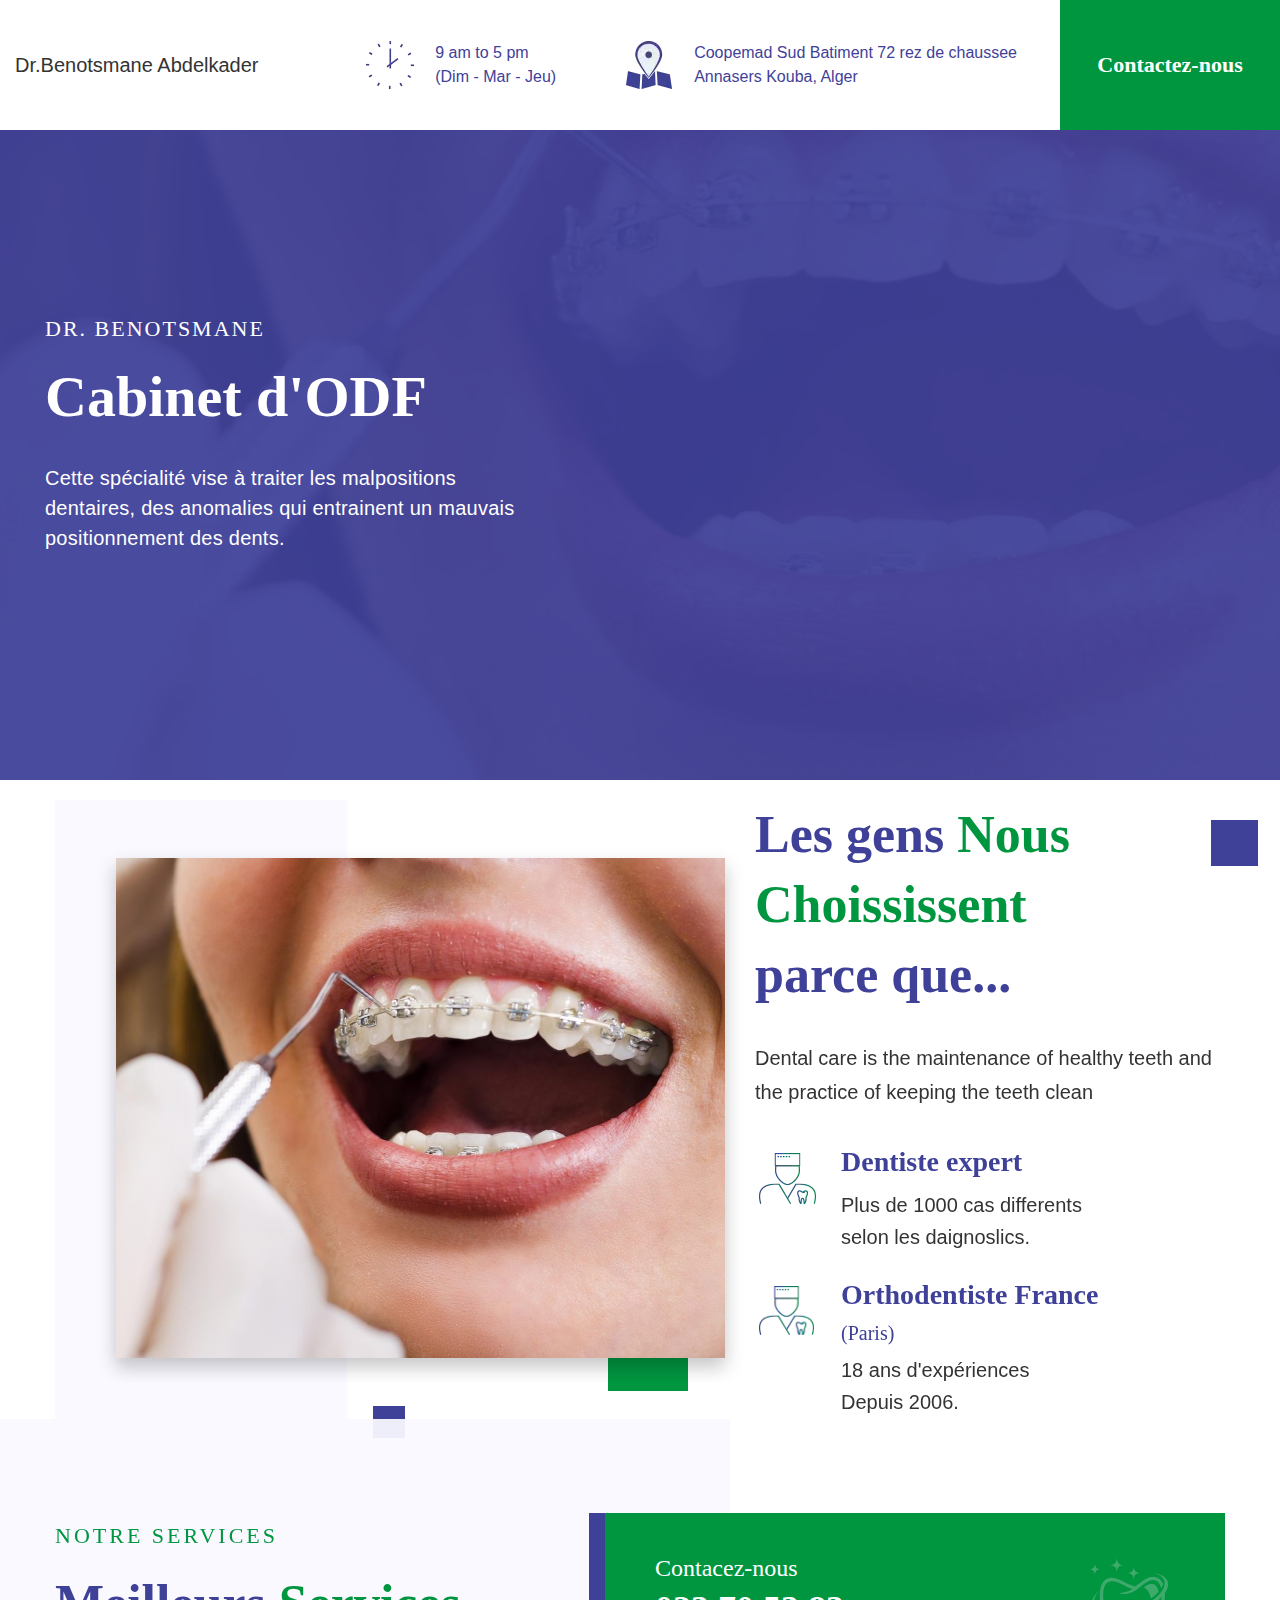
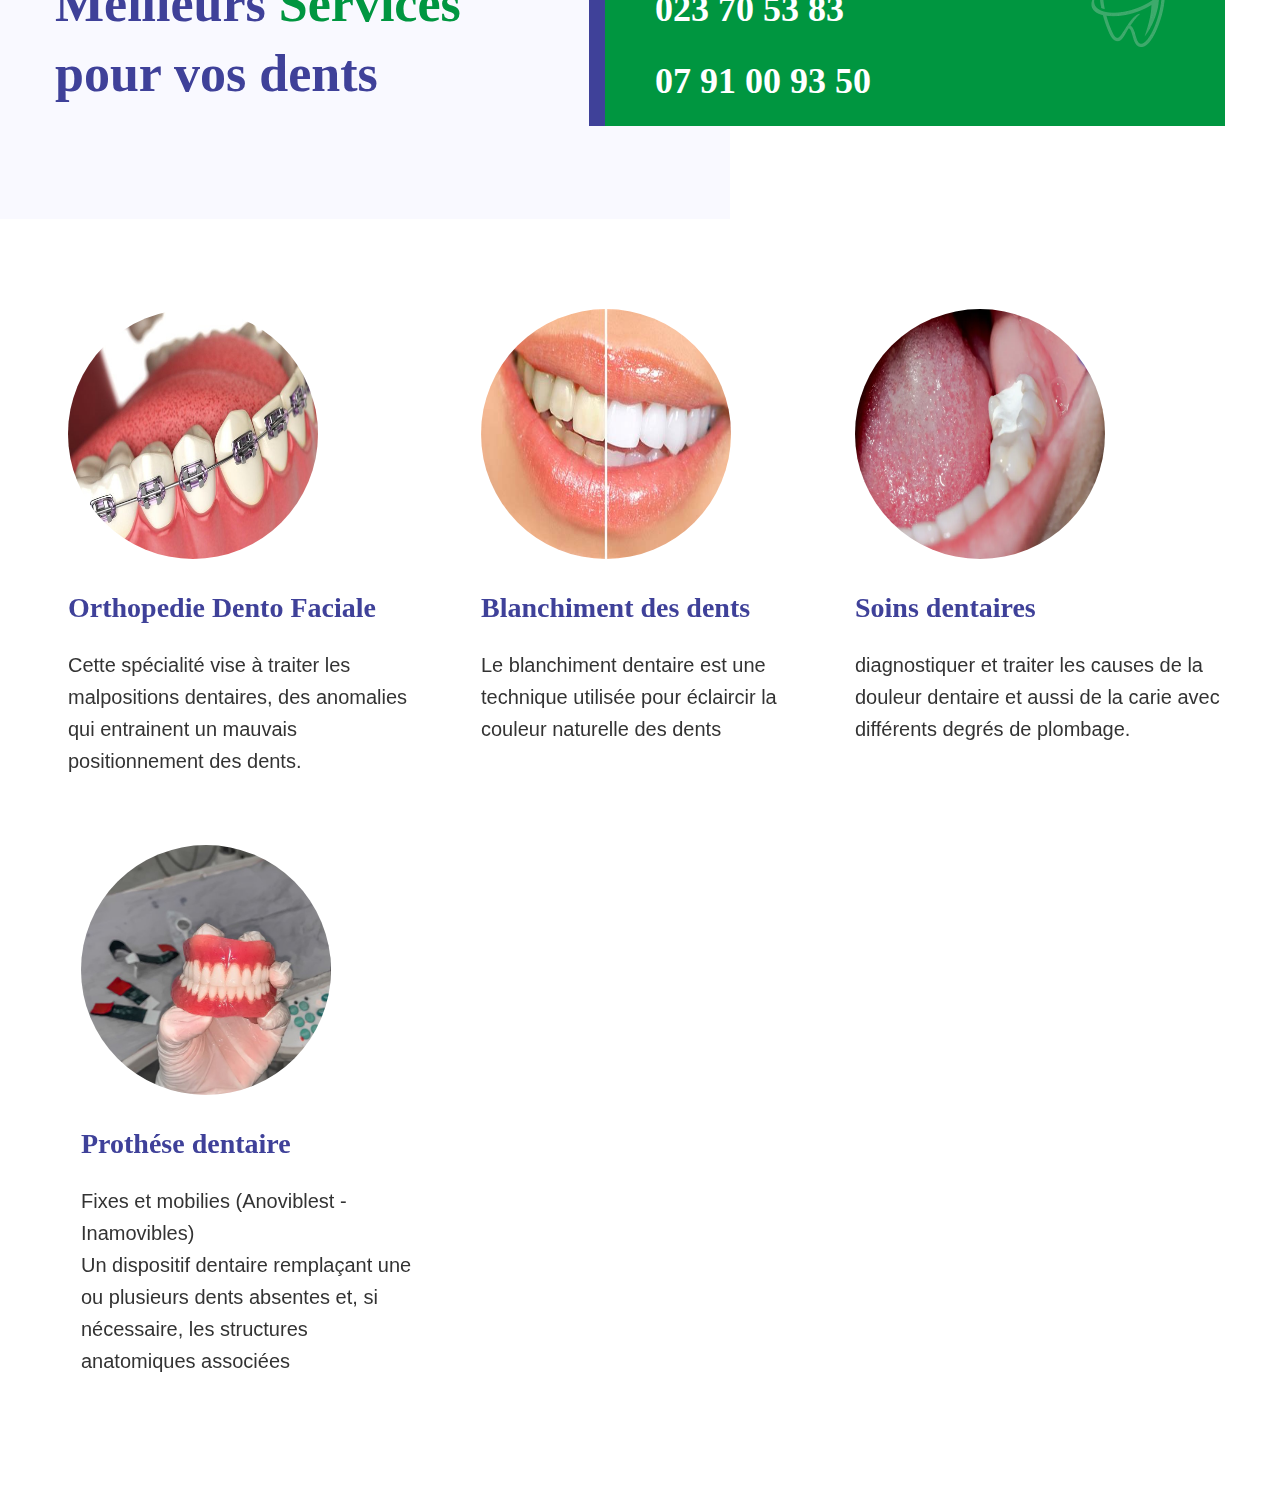
==== index.html @ 95cd0266 "Add files via upload" ====
<!DOCTYPE html>
<html class=" video no-touchevents csstransitions videoautoplay" lang="en"><head>
<meta http-equiv="content-type" content="text/html; charset=UTF-8">
    <meta charset="utf-8">
    <meta http-equiv="X-UA-Compatible" content="IE=edge">
    <meta name="viewport" content="width=device-width, initial-scale=1.0">

    <title>Predent Dental Care HTML Template</title>

    <!--== Favicon ==-->

    <!--== Google Fonts ==-->
    <link rel="preconnect" href="https://fonts.googleapis.com/">
    <link rel="preconnect" href="https://fonts.gstatic.com/" crossorigin="">
    <link href="pres_files/css2.css" rel="stylesheet">

    <!--== Bootstrap CSS ==-->
    <link href="pres_files/bootstrap.min.css" rel="stylesheet">

    <!--== Font Awesome Icon CSS ==-->
    <link href="pres_files/font-awesome.min.css" rel="stylesheet">

    <!--== Datetimepicker CSS ==-->

    <!--== Swiper CSS ==-->
    <link href="pres_files/swiper.min.css" rel="stylesheet">

    <!--== Fancybox Min CSS ==-->
    <link href="pres_files/fancybox.min.css" rel="stylesheet">
    
    <!--== Aos Min CSS ==-->
    <link href="pres_files/aos.min.css" rel="stylesheet">

    <!--== Main Style CSS ==-->
    <link href="pres_files/style.css" rel="stylesheet">
</head>

<body data-aos-easing="ease" data-aos-duration="1200" data-aos-delay="0" class="preloader-deactive" style="max-width: 1536px;min-width: 672px;">

<!--wrapper start-->
<div class="wrapper">

  <!--== Start Preloader Content ==-->
  <div class="preloader-wrap">
    <div class="preloader">
      <span class="dot"></span>
      <div class="dots">
        <span></span>
        <span></span>
        <span></span>
      </div>
    </div>
  </div>
  <!--== End Preloader Content ==-->

  <!--== Start Header Wrapper ==-->
  <header class="header-wrapper" >
    <div class="header-top-area">
      <div class="header-top-align">
        <div class="header-top-align-left">
          <div class="header-logo-area">
            <div class="">Dr.Benotsmane Abdelkader</div>
          </div>
        </div>
        <div class="header-top-align-right">
          <div class="header-info-items">
            <div class="info-items">
              <div class="inner-content">
                <div class="icon">
                  <img src="pres_files/time1.webp" alt="Image-HasTech" width="48" height="48">
                </div>
                <div class="content">
                  <p>9 am to 5 pm <br>(Dim - Mar - Jeu)</p>
                </div>
              </div>
            </div>
            <div class="info-items">
              <div class="inner-content">
                <div class="icon">
                  <a href="https://www.google.com/maps/place/Dr+Madjid+Hannane+implantologie+orale+et+de+r%C3%A9habilitation+buccale+globale+Alger/@36.7341869,3.0656928,19z/data=!3m1!4b1!4m6!3m5!1s0x128fad16645c6489:0x2b878053eb08d2e4!8m2!3d36.7341858!4d3.06624!16s%2Fg%2F11kn498rdl">
                    <img src="pres_files/map.webp" alt="Image-HasTech" width="46" height="48">
                  </a>
                </div>
                <div class="content">
                  <p>Coopemad Sud Batiment 72 rez de chaussee<br>Annasers Kouba, Alger</p>
                </div>
              </div>
            </div>
          </div>
          <div class="header-appointment-button">
            <a class="appointment-btn" href="#contactez-nous">Contactez-nous</a>
          </div>
        </div>
      </div>
    </div>

  </header>
  <!--== End Header Wrapper ==-->
  
  <main class="main-content">
    <!--== Start Hero Area Wrapper ==-->
    <section class="home-slider-area">
      <div class="swiper-container home-slider-container default-slider-container swiper-container-fade swiper-container-initialized swiper-container-horizontal">
        <div class="swiper-wrapper home-slider-wrapper slider-default" style="transition-duration: 0ms;"><div class="swiper-slide swiper-slide-duplicate swiper-slide-duplicate-active swiper-slide-prev" data-swiper-slide-index="0" style="width: 1536px; opacity: 0; transform: translate3d(0px, 0px, 0px); transition-duration: 0ms;">
            <div class="slider-content-area" data-bg-img="assets/img/slider/bg-slider-01.webp" style="background-image: url(&quot;assets/img/slider/bg-slider-01.webp&quot;);">
              <div class="slider-container">
                <div class="slider-content">
                  <div class="content">
                    <div class="sub-title-box">
                      <h4 class="sub-title">DR. BENOTSMANE</h4>
                    </div>
                    <div class="title-box">
                      <h2 class="title">Cabinet d'ODF</h2>
                    </div>
                    <div class="desc-box">
                      <p class="desc">Cette spécialité vise à traiter les malpositions dentaires, des anomalies qui entrainent un mauvais positionnement des dents.</p>
                    </div>
                    <div class="btn-slider-box">
                      <a class="btn-slider" href="#contactez-nous">Contacez-nous</a>
                    </div>
                  </div>
                </div>
                <div class="slider-thumb">
                  <div class="thumb">
                    <div class="shape1"><img src="pres_files/slider-01.webp" alt="Image-HasTech" width="575" height="575"></div>
                    <div class="shape2" data-bg-img="assets/img/icons/1.webp" style="background-image: url(&quot;assets/img/icons/1.webp&quot;);"></div>
                    <div class="shape3" data-bg-img="assets/img/shape/3.webp" style="background-image: url(&quot;assets/img/shape/3.webp&quot;);"></div>                  
                  </div>
                </div>
              </div>
            </div>
          </div>
          <div class="swiper-slide swiper-slide-active swiper-slide-duplicate-next swiper-slide-duplicate-prev" data-swiper-slide-index="0" style="width: 1536px; opacity: 1; transform: translate3d(-1536px, 0px, 0px); transition-duration: 0ms;">
            <div class="slider-content-area" data-bg-img="pres_files/bg.jpg" style="background-image: url(&quot;pres_files/bg.jpg&quot;);">
              <div class="slider-container">
                <div class="slider-content">
                  <div class="content">
                    <div class="sub-title-box">
                      <h4 class="sub-title">DR. BENOTSMANE</h4>
                    </div>
                    <div class="title-box">
                      <h2 class="title">Cabinet d'ODF</h2>
                    </div>
                    <div class="desc-box">
                      <p class="desc">Cette spécialité vise à traiter les malpositions dentaires, des anomalies qui entrainent un mauvais positionnement des dents.</p>
                    </div>
                  </div>
                </div>
              </div>
            </div>
          </div>
        <div class="swiper-slide swiper-slide-duplicate swiper-slide-duplicate-active swiper-slide-next" data-swiper-slide-index="0" style="width: 1536px; opacity: 0; transform: translate3d(-3072px, 0px, 0px); transition-duration: 0ms;">
          <div class="slider-content-area" data-bg-img="pres_files/bg.jpg" style="background-image: url(&quot;pres_files/bg.jpg&quot;);">
            <div class="slider-container">
                <div class="slider-content">
                  <div class="content">
                    <div class="sub-title-box">
                      <h4 class="sub-title">DR.BENOTSMANE</h4>
                    </div>
                    <div class="title-box">
                      <h2 class="title">Cabinet d'ODF</h2>
                    </div>
                    <div class="desc-box">
                      <div  class="desc">
                        <p>Cette spécialité vise à traiter les malpositions dentaires, des anomalies qui entrainent un mauvais positionnement des dents.</p>
                      </div>
                    </div>
 
                  </div>
                </div>
                <div class="slider-thumb">
                  <div class="thumb">
                    <div class="shape1"><img src="pres_files/slider-01.webp" alt="Image-HasTech" width="575" height="575"></div>
                    <div class="shape2" data-bg-img="assets/img/icons/1.webp" style="background-image: url(&quot;assets/img/icons/1.webp&quot;);"></div>
<div class="shape3" data-bg-img="assets/img/shape/3.webp" style="background-image: url(&quot;assets/img/shape/3.webp&quot;);"></div>
                  </div>
                </div>
              </div>
            </div>
          </div></div>
      <span class="swiper-notification" aria-live="assertive" aria-atomic="true"></span></div>
    </section>
    <!--== End Hero Area Wrapper ==-->

    <!--== Start Divider Area Wrapper ==-->
    <div class="divider-area" style="margin-top: 20px;">
      <div class="container pt--0 pb--0">
        <div class="row divider-style2-wrap">
          <div class="col-lg-7">
            <div class="divider-thumb">
              <div class="row">
                <div class="col-12">
                  <div class="swiper-container feature-slider-container swiper-container-fade swiper-container-initialized swiper-container-horizontal aos-init aos-animate" data-aos="fade-right">
                    <div class="swiper-wrapper" style="transition-duration: 0ms;"><div class="swiper-slide swiper-slide-duplicate swiper-slide-prev swiper-slide-duplicate-next" data-swiper-slide-index="1" style="width: 670px; opacity: 0; transform: translate3d(0px, 0px, 0px); transition-duration: 0ms;">
                        <div class="slider-thumb-area">
                          <div class="thumb">
                            <img src="pres_files/fea2.webp" alt="Image-HasTech" width="540" height="527">
                          </div>
                          <div class="shape1"></div>
                          <div class="shape2"></div>
                        </div>
                      </div>
                      <div class="swiper-slide swiper-slide-active" data-swiper-slide-index="0" style="width: 670px; opacity: 1; transform: translate3d(-670px, 0px, 0px); transition-duration: 0ms;">
                        <div class="slider-thumb-area">
                          <div class="thumb">
                            <img src="pres_files/bg.jpg" alt="Image-HasTech" width="540" height="527">
                          </div>
                          <div class="shape1"></div>
                          <div class="shape2"></div>
                        </div>
                      </div>
                    <div class="swiper-slide swiper-slide-duplicate swiper-slide-duplicate-active" data-swiper-slide-index="0" style="width: 670px; opacity: 0; transform: translate3d(-2010px, 0px, 0px); transition-duration: 0ms;">
                        <div class="slider-thumb-area">
                          <div class="thumb">
                            <img src="pres_files/bg3.jpg" alt="Image-HasTech" width="540" height="527">
                          </div>
                          <div class="shape1"></div>
                          <div class="shape2"></div>
                        </div>
                      </div></div>


                  <span class="swiper-notification" aria-live="assertive" aria-atomic="true"></span></div>
                </div>
              </div>
            </div>
          </div>
          <div class="col-lg-5">
            <div class="divider-content aos-init aos-animate" data-aos="fade-up">
              <div class="section-title mb--0 position-relative">
                <h2 class="title">Les gens <span>Nous Choississent</span> parce que...</h2>
                <div class="desc">
                  <p>Dental care is the maintenance of healthy teeth and the practice of keeping the teeth clean </p>
                </div>
                <div class="section-title-shape"></div>
              </div>
              <div class="feature-box-wrap">
                <!--== Start Feature Item ==-->
                <div class="feature-box">
                  <div class="inner-content">
                    <div class="icon">
                      <img class="icon-img" src="pres_files/f1.webp" alt="Image-HasTech" width="57" height="51">
                    </div>
                    <div class="content">
                      <h4 class="title">Dentiste expert</h4>
                      <p>Plus de 1000 cas differents selon les daignoslics.</p>
                    </div>
                  </div>
                </div>
                <!--== End Feature Item ==-->



                <!--== Start Feature Item ==-->
                <div class="feature-box">
                  <div class="inner-content">
                    <div class="icon">
                      <img class="icon-img" src="pres_files/f1.webp" alt="Image-HasTech" width="55" height="51">
                    </div>
                    <div class="content">
                      <h4 class="title">Orthodentiste France <h5>(Paris)</h5></h4>
                      <p>18 ans d'expériences <br> Depuis 2006.</p>
                    </div>
                  </div>
                </div>
                <!--== End Feature Item ==-->
              </div>
            </div>
          </div>
        </div>
      </div>
    </div>
    <!--== End Divider Area Wrapper ==-->

    <!--== Start Divider Area Wrapper ==-->
    <div class="divider-area position-relative z-index-1" id="contact">
      <div class="container pt--0 pb--0">
        <div class="row divider-style-wrap">
          <div class="col-md-5">
            <div class="divider-content">
              <div class="section-title mb--0">
                <h5 class="sub-title" id="contactez-nous">NOTRE SERVICES</h5>
                <h2 class="title mb--0">Meilleurs <span>Services</span> pour vos dents</h2>
              </div>
            </div>
          </div>
          <div class="col-md-7">
            <div class="divider-content justify-content-end">
              <div class="emergency-call-info">
                <div class="content">
                  <h4 class="title">Contacez-nous</h4>
                  <h3 class="number"><a href="tel:023 70 53 83" style="all:unset;">023 70 53 83</a><br><br><a href="tel:07 91 00 93 50" style="all:unset;">07 91 00 93 50</a></h3>
                </div>
                <div class="icon-box">
                  <img class="icon-img" src="pres_files/booking1.webp" alt="Image-HasTech" width="79" height="89">
                </div>
              </div>
            </div>
          </div>
        </div>
      </div>
      <div class="bg-layer-style" data-bg-img="assets/img/photos/bg1.webp" style="background-image: url(&quot;assets/img/photos/bg1.webp&quot;);"></div>
    </div>
    <!--== End Divider Area Wrapper ==-->

    <!--== Start Services Area Wrapper ==-->
    <section class="service-area service-default-area">
      <div class="container">
        <div class="row">
          <div class="col-sm-6 col-lg-4">
            <!--== Start Services Box Item ==-->
            <div class="service-box service-box2 aos-init aos-animate" data-aos="fade-up">
              <div class="inner-content">
                <div class="icon">
                  <img src="pres_files/odf.jpg" alt="Image-HasTech" width="82" height="72" style="overflow: hidden; border-radius: 50%;transform: scale(10px);">
                </div>
                <div class="content">
                  <h4 class="title"><a href="https://www.elone-clinic.com/qu-est-ce-que-l-orthopedie-dento-faciale.html">Orthopedie Dento Faciale</a></h4>
                  <p>Cette spécialité vise à traiter les malpositions dentaires, des anomalies qui entrainent un mauvais positionnement des dents.</p>
                </div>
              </div>
            </div>
            <!--== End Services Box Item ==-->
          </div>
          
          <div class="col-sm-6 col-lg-4">
            <!--== Start Services Box Item ==-->
            <div class="service-box service-box3 aos-init aos-animate" data-aos="fade-up">
              <div class="inner-content">
                <div class="icon">
                  <img src="pres_files/blchid.jpg" alt="Image-HasTech" width="64" height="72" style="overflow: hidden; border-radius: 50%;">
                </div>
                <div class="content">
                  <h4 class="title"><a href="https://www.doctoranytime.be/p/blanchiment-dentaire">Blanchiment des dents</a></h4>
                  <p>Le blanchiment dentaire est une technique utilisée pour éclaircir la couleur naturelle des dents</p>
                </div>
              </div>
            </div>
            <!--== End Services Box Item ==-->
          </div>
          <div class="col-sm-6 col-lg-4">
            <!--== Start Services Box Item ==-->
            <div class="service-box service-box4 aos-init aos-animate" data-aos="fade-up" data-aos-delay="100">
              <div class="inner-content">
                <div class="icon">
                  <img src="pres_files/plam1.webp" alt="Image-HasTech" width="77" height="72" style="overflow: hidden; border-radius: 50%;">
                </div>
                <div class="content">
                  <h4 class="title"><a href="https://www.dentaly.org/soins-dentaires/">Soins dentaires</a></h4>
                  <p>diagnostiquer et traiter les causes de la douleur dentaire et aussi de la carie avec différents degrés de plombage.</p>
                </div>
              </div>
            </div>
            <!--== End Services Box Item ==-->
          </div>

          <div class="col-sm-6 col-lg-4">
            <!--== Start Services Box Item ==-->
            <div class="service-box service-box6 aos-init aos-animate" data-aos="fade-up" data-aos-delay="100">
              <div class="inner-content">
                <div class="icon">
                  <img src="pres_files/prothese.jpg" alt="Image-HasTech" width="89" height="70" style="overflow: hidden; border-radius: 50%;">
                </div>
                <div class="content">
                  <h4 class="title"><a href="https://fr.wikipedia.org/wiki/Proth%C3%A8se_dentaire">Prothése dentaire</a></h4>
                  <p>Fixes et mobilies (Anoviblest - Inamovibles) <br>Un dispositif dentaire remplaçant une ou plusieurs dents absentes et, si nécessaire, les structures anatomiques associées</p>
                </div>
              </div>
            </div>
            <!--== End Services Box Item ==-->
          </div>
        </div>
      </div>
    </section>
    <!--== End Services Area Wrapper ==-->
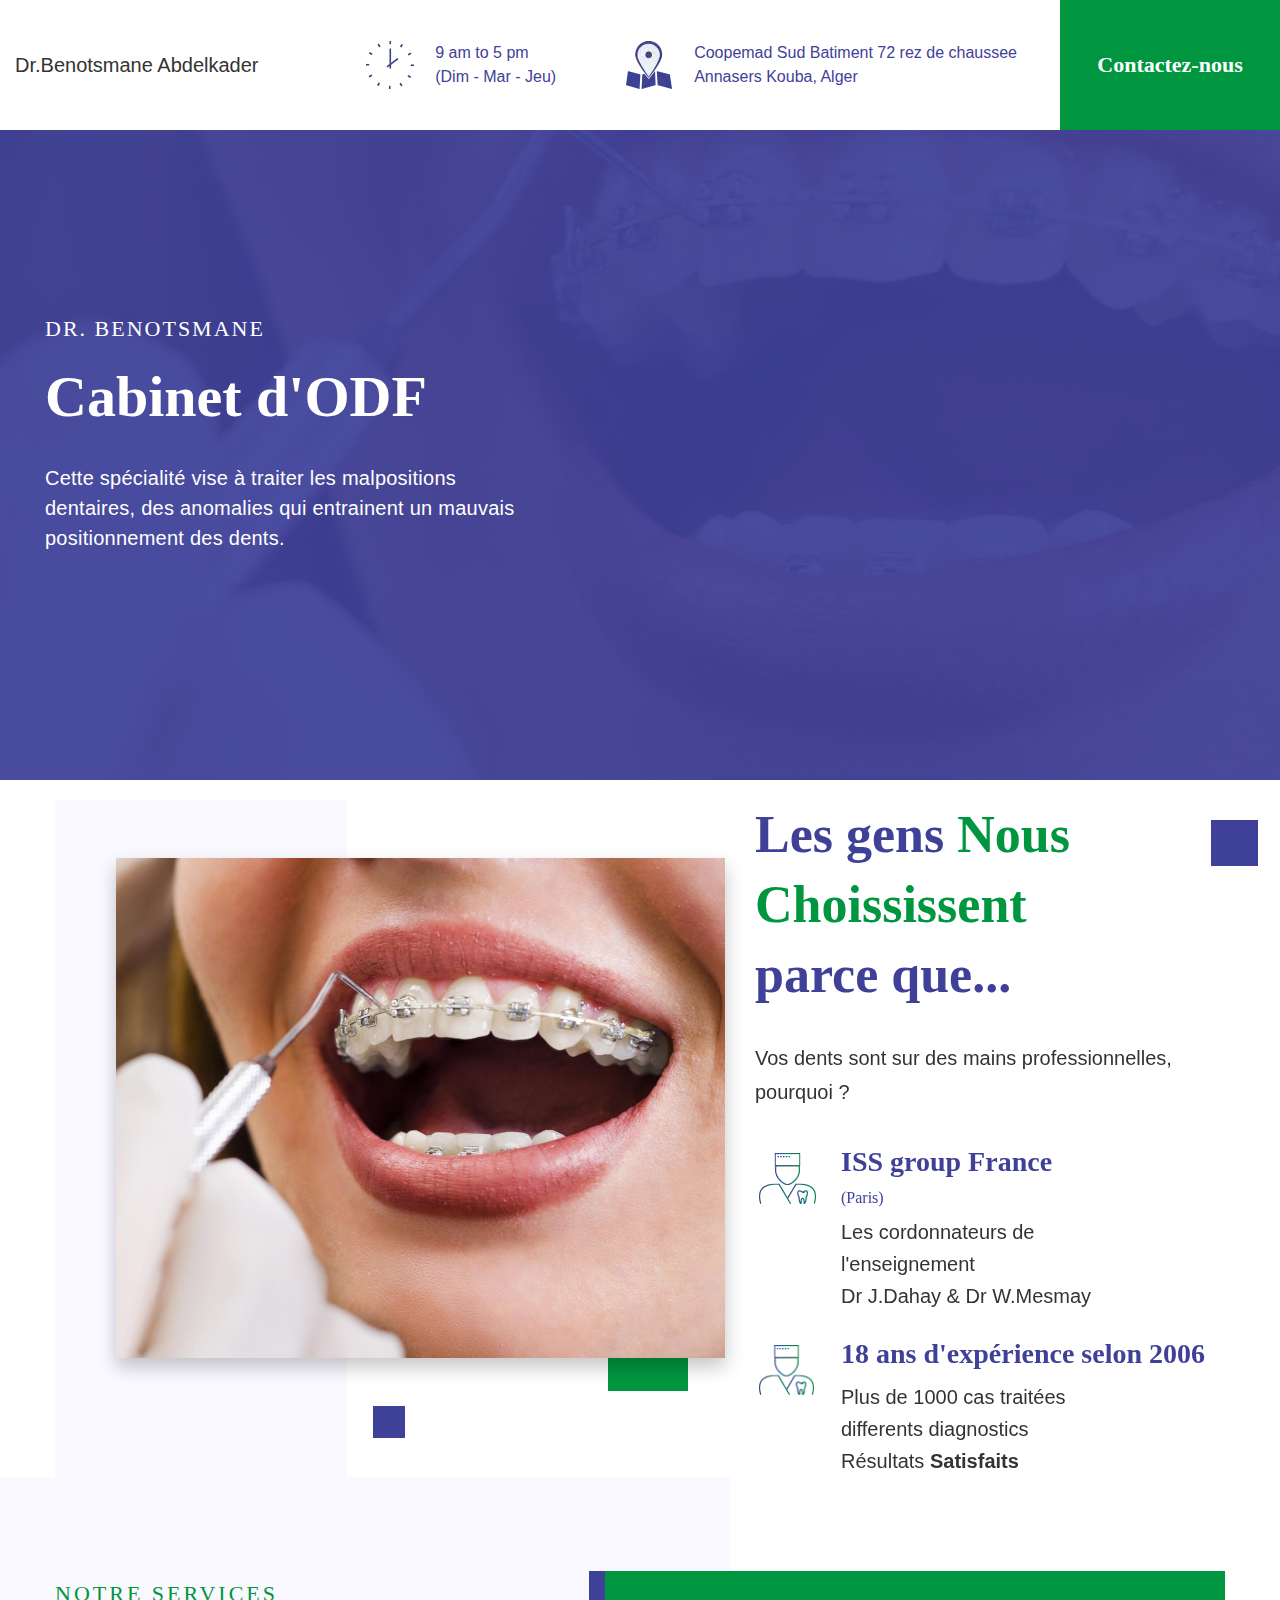
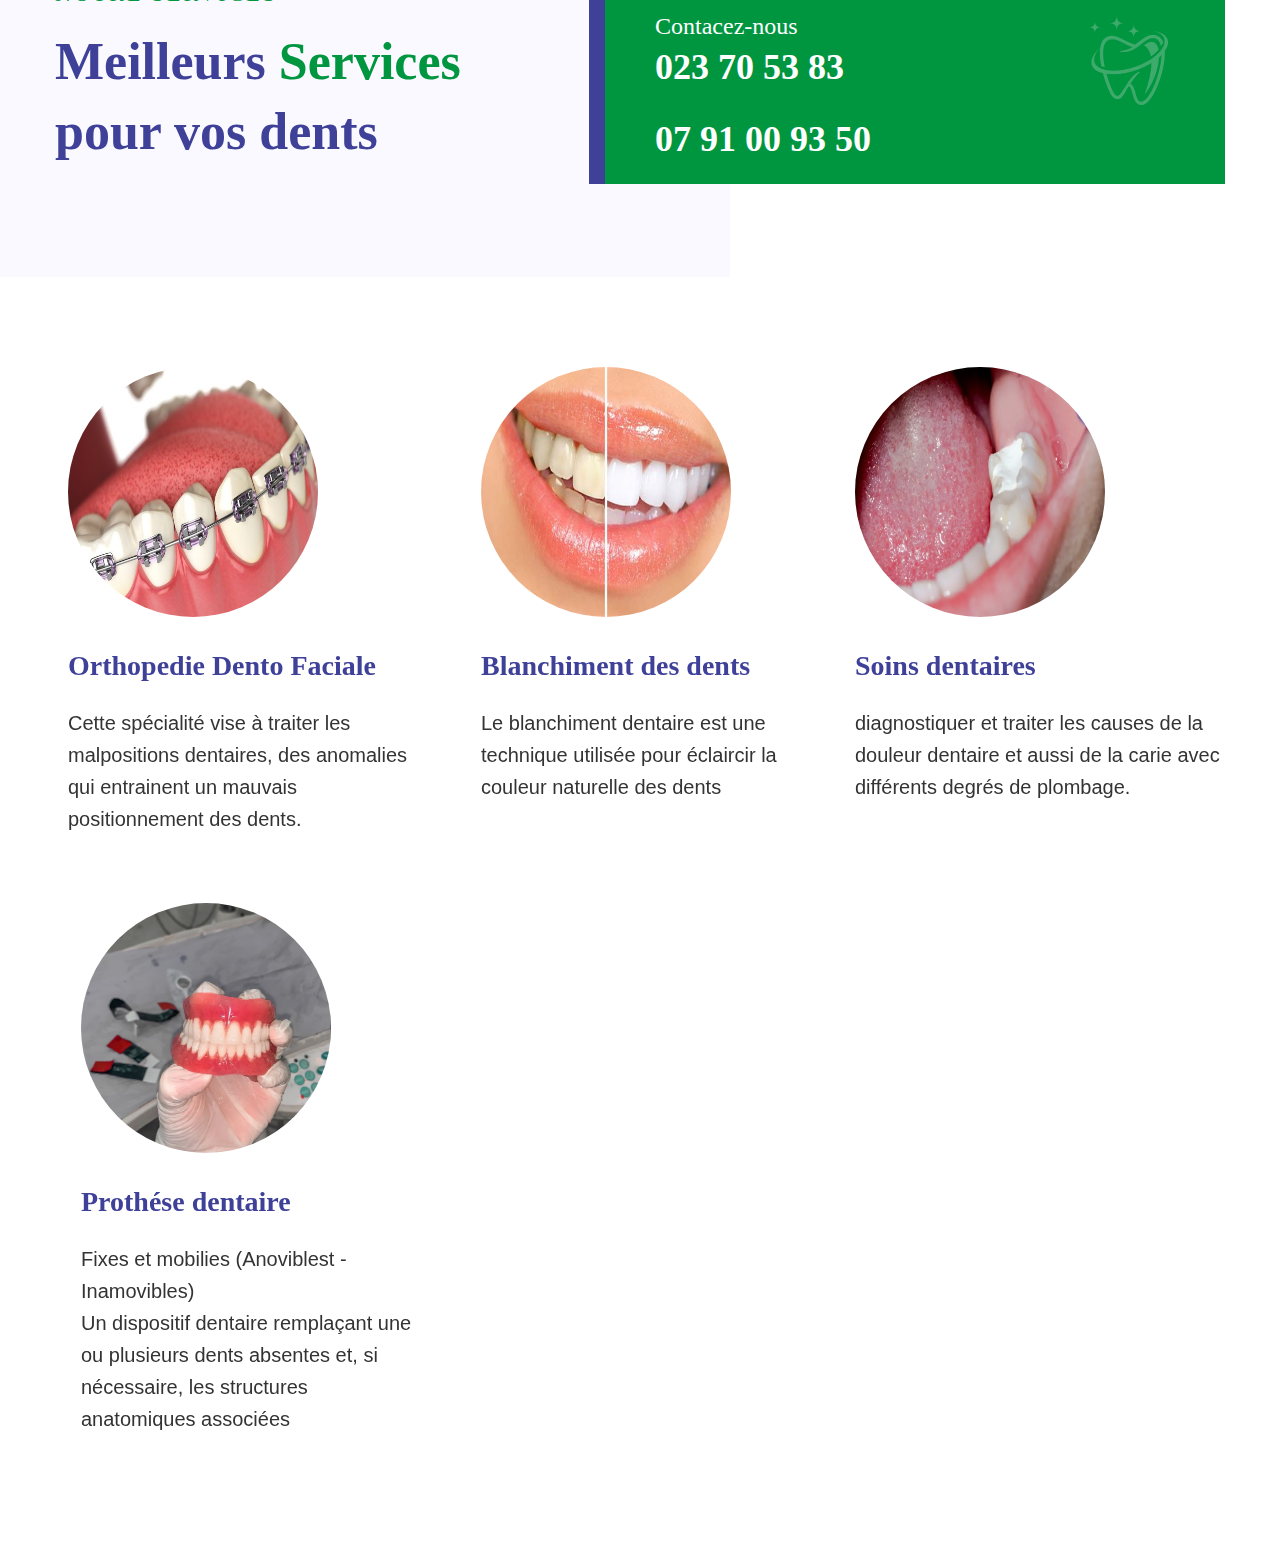
==== commit 6ae63129: "Update index.html" ====
--- a/index.html
+++ b/index.html
@@ -5,7 +5,7 @@
     <meta http-equiv="X-UA-Compatible" content="IE=edge">
     <meta name="viewport" content="width=device-width, initial-scale=1.0">
 
-    <title>Predent Dental Care HTML Template</title>
+    <title>Dr Benotsmane</title>
 
     <!--== Favicon ==-->
 
@@ -77,7 +77,7 @@
             <div class="info-items">
               <div class="inner-content">
                 <div class="icon">
-                  <a href="https://www.google.com/maps/place/Dr+Madjid+Hannane+implantologie+orale+et+de+r%C3%A9habilitation+buccale+globale+Alger/@36.7341869,3.0656928,19z/data=!3m1!4b1!4m6!3m5!1s0x128fad16645c6489:0x2b878053eb08d2e4!8m2!3d36.7341858!4d3.06624!16s%2Fg%2F11kn498rdl">
+                  <a href="https://goo.gl/maps/oCNxmoBmQMHHZ8Ma8">
                     <img src="pres_files/map.webp" alt="Image-HasTech" width="46" height="48">
                   </a>
                 </div>
@@ -230,7 +230,7 @@
               <div class="section-title mb--0 position-relative">
                 <h2 class="title">Les gens <span>Nous Choississent</span> parce que...</h2>
                 <div class="desc">
-                  <p>Dental care is the maintenance of healthy teeth and the practice of keeping the teeth clean </p>
+                  <p>Vos dents sont sur des mains professionnelles, pourquoi ?</p>
                 </div>
                 <div class="section-title-shape"></div>
               </div>
@@ -242,8 +242,8 @@
                       <img class="icon-img" src="pres_files/f1.webp" alt="Image-HasTech" width="57" height="51">
                     </div>
                     <div class="content">
-                      <h4 class="title">Dentiste expert</h4>
-                      <p>Plus de 1000 cas differents selon les daignoslics.</p>
+                      <a href="https://www.issgroupfrance.com"><h4 class="title">ISS group France<h6>(Paris)</h6></h4></a>
+                      <p>Les cordonnateurs de l'enseignement<br>Dr J.Dahay & Dr W.Mesmay<br></p>
                     </div>
                   </div>
                 </div>
@@ -258,8 +258,8 @@
                       <img class="icon-img" src="pres_files/f1.webp" alt="Image-HasTech" width="55" height="51">
                     </div>
                     <div class="content">
-                      <h4 class="title">Orthodentiste France <h5>(Paris)</h5></h4>
-                      <p>18 ans d'expériences <br> Depuis 2006.</p>
+                      <h4 class="title">18 ans d'expérience selon 2006</h4>
+                      <p>Plus de 1000 cas traitées differents diagnostics<br>Résultats <b>Satisfaits</b></p>
                     </div>
                   </div>
                 </div>
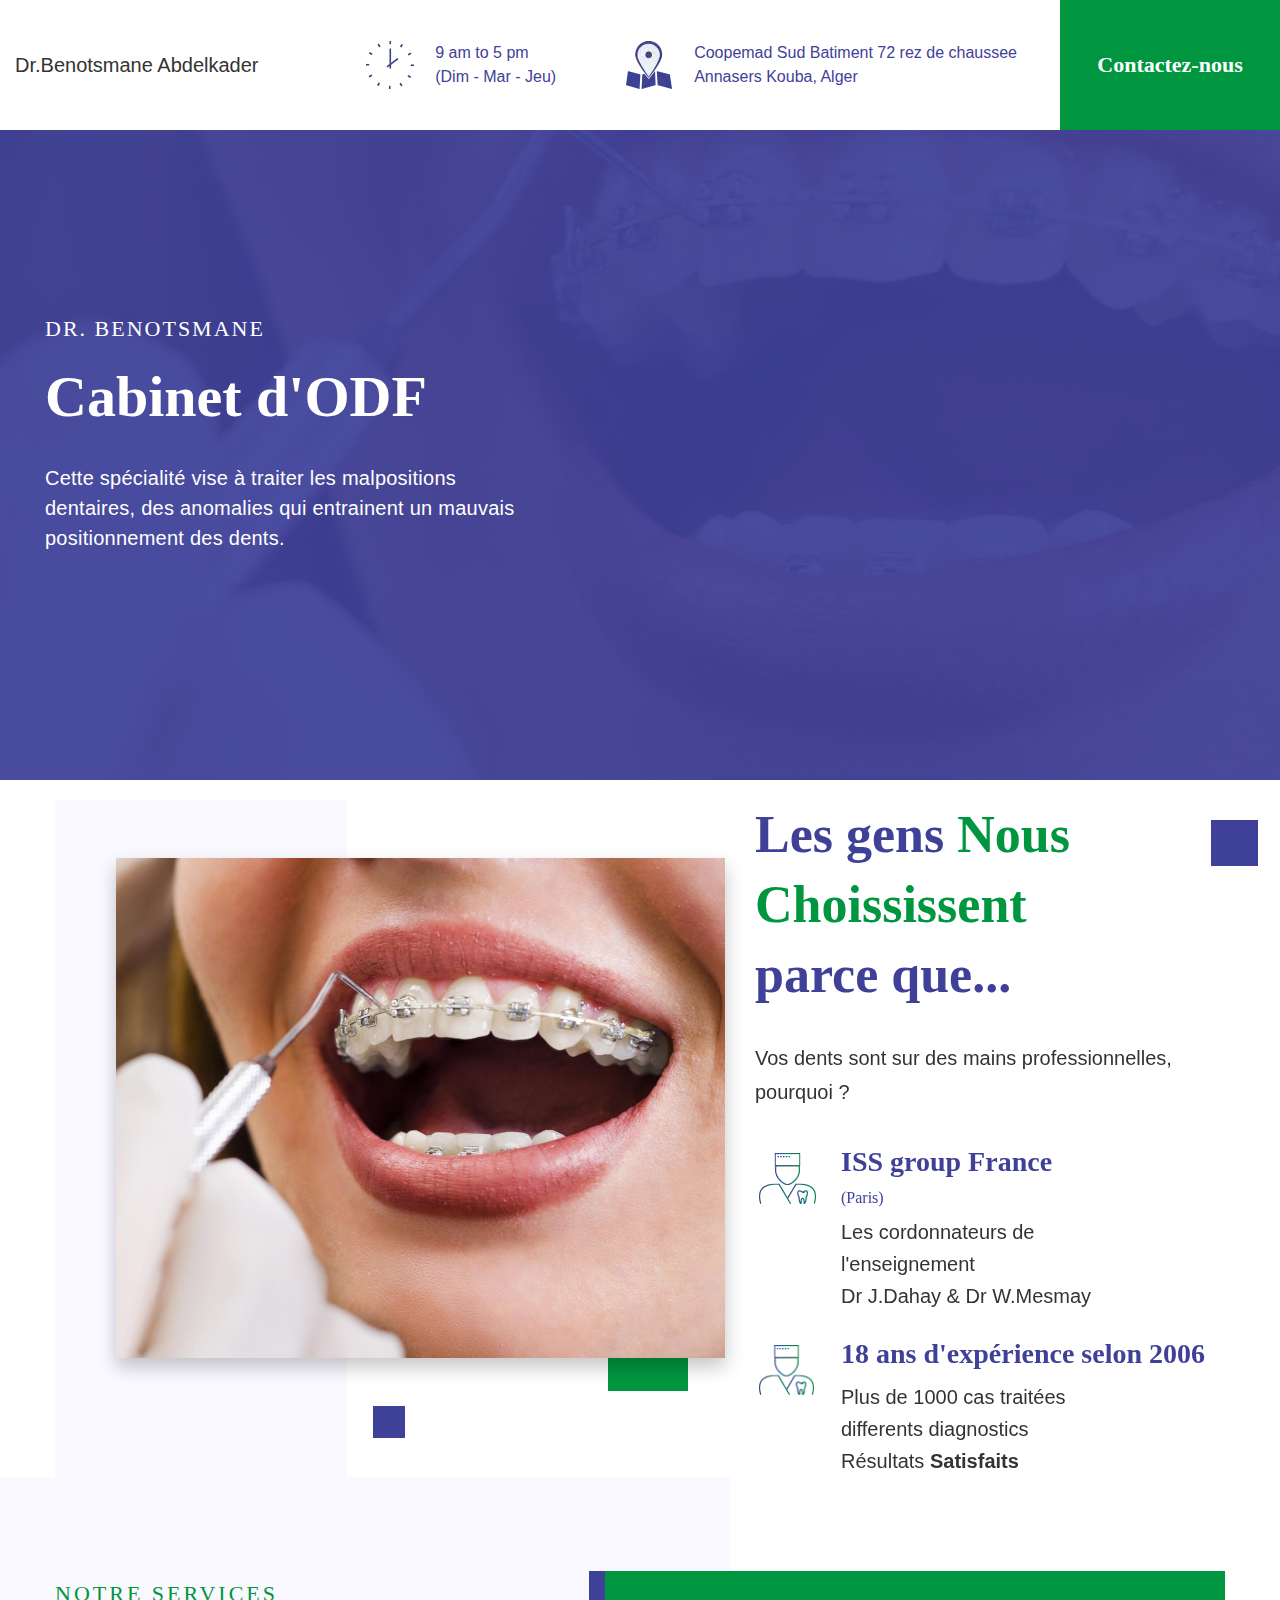
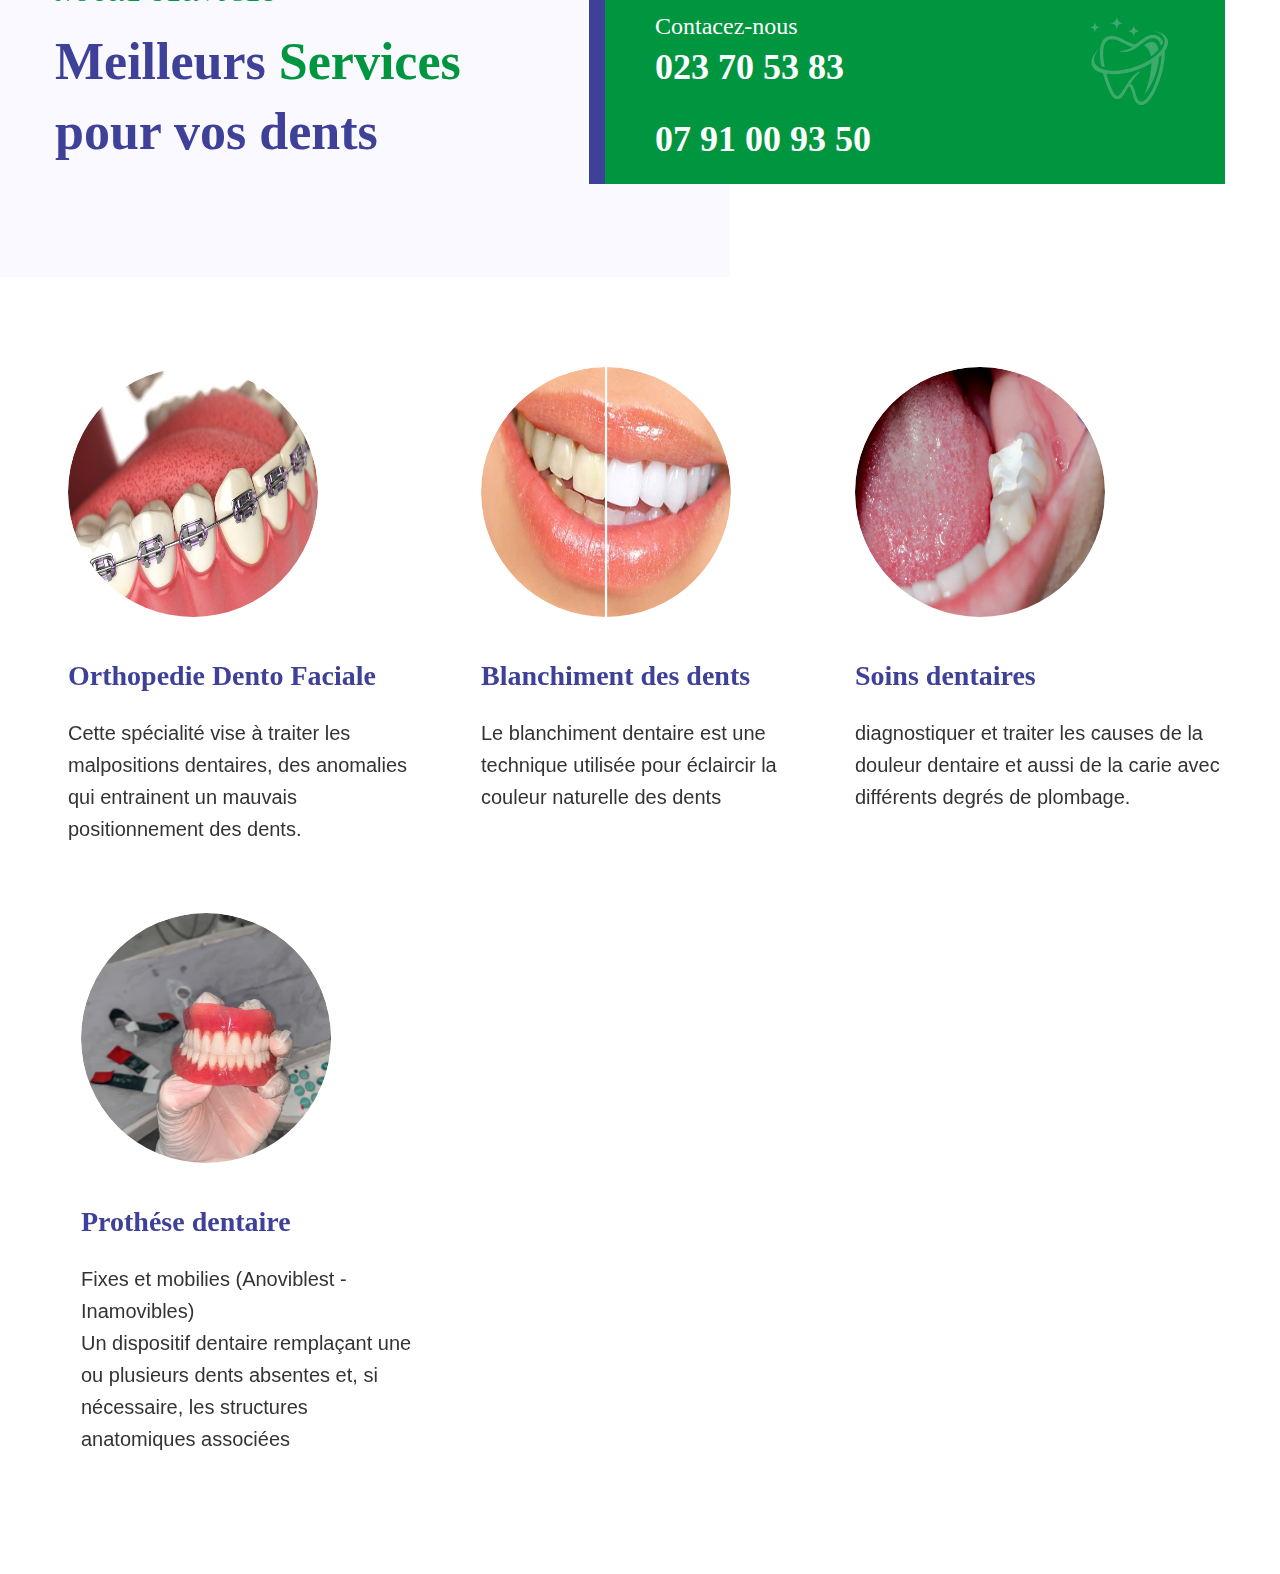
==== commit e70e0111: "Update index.html" ====
--- a/index.html
+++ b/index.html
@@ -4,7 +4,8 @@
     <meta charset="utf-8">
     <meta http-equiv="X-UA-Compatible" content="IE=edge">
     <meta name="viewport" content="width=device-width, initial-scale=1.0">
-
+    <meta name='viewport'
+      content='width=device-width, initial-scale=1.0, maximum-scale=1.0' />
     <title>Dr Benotsmane</title>
 
     <!--== Favicon ==-->
--- a/pres_files/style.css
+++ b/pres_files/style.css
@@ -2866,6 +2866,11 @@
 .service-box .inner-content .icon {
   display: inline-block;
   margin-bottom: 35px;
+  width: 250px;
+  height: 250px;
+  overflow: hidden;
+  border-radius: 50%;
+  transition: 0.2s ease-in-out;
 }
 @media only screen and (max-width: 1199px) {
   .service-box .inner-content .icon {
@@ -2874,8 +2879,11 @@
   }
 }
 .service-box .inner-content .icon img {
-  height: 250px;
-  width: 250px;
+  height: 251px;
+  width: 251px;
+  overflow: hidden;
+  border-radius: 50%;
+  transition: 0.2s ease-in-out;
 }
 .service-box .inner-content .content .title {
   font-size: 28px;
@@ -2928,9 +2936,10 @@
 .service-box .inner-content .content .service-btn:hover {
   color: #3f4199;
 }
-.service-box .inner-content:hover .icon {
-  -webkit-animation: times 1.3s cubic-bezier(0.36, 0.07, 0.57, 0.99) infinite;
-  animation: times 1.3s cubic-bezier(0.36, 0.07, 0.57, 0.99) infinite;
+.service-box .inner-content .icon:hover img {
+  transform: scale(1.03);
+  transition: 0.3s ease-in-out;
+  
 }
 .service-box.service-box2 {
   padding-left: 13px;
@@ -5275,2351 +5284,3 @@
   height: 463px;
   width: 100%;
 }
-
-/*
------------------------------------------------------------------------
-  Brand Logo CSS
------------------------------------------------------------------------
-*/
-.brand-logo-area.brand-logo-default-area .container {
-  padding-bottom: 170px;
-}
-@media only screen and (max-width: 1199px) {
-  .brand-logo-area.brand-logo-default-area .container {
-    padding-bottom: 90px;
-  }
-}
-.brand-logo-area.brand-logo-about-area .container {
-  padding-top: 140px;
-  padding-bottom: 140px;
-}
-@media only screen and (max-width: 1199px) {
-  .brand-logo-area.brand-logo-about-area .container {
-    padding-top: 90px;
-    padding-bottom: 90px;
-  }
-}
-.brand-logo-area.brand-logo-team-area .container {
-  padding-bottom: 101px;
-  padding-top: 95px;
-}
-@media only screen and (max-width: 1199px) {
-  .brand-logo-area.brand-logo-team-area .container {
-    padding-bottom: 35px;
-    padding-top: 57px;
-  }
-}
-@media only screen and (max-width: 767px) {
-  .brand-logo-area.brand-logo-team-area .container {
-    padding-bottom: 88px;
-  }
-}
-.brand-logo-area.brand-logo-service-area .container {
-  padding-top: 0;
-  padding-bottom: 130px;
-}
-@media only screen and (max-width: 1199px) {
-  .brand-logo-area.brand-logo-service-area .container {
-    padding-bottom: 89px;
-  }
-}
-@media only screen and (max-width: 767px) {
-  .brand-logo-area.brand-logo-team-inner-area .container {
-    padding-bottom: 30px;
-  }
-}
-.brand-logo-area.brand-logo-team-inner-area .brand-logo2-content {
-  margin-top: 40px;
-}
-
-.brand-logo-content .brand-logo-item {
-  text-align: center;
-}
-
-.brand-logo2-content {
-  display: -webkit-box;
-  display: -ms-flexbox;
-  display: flex;
-  -ms-flex-wrap: wrap;
-      flex-wrap: wrap;
-  -webkit-box-pack: justify;
-      -ms-flex-pack: justify;
-          justify-content: space-between;
-  padding-left: 35px;
-  padding-top: 36px;
-}
-@media only screen and (max-width: 1199px) {
-  .brand-logo2-content {
-    padding-left: 0;
-    padding-right: 0;
-    padding-top: 0;
-  }
-}
-.brand-logo2-content .brand-logo-item {
-  margin-bottom: 61px;
-}
-.brand-logo2-content .grid-item {
-  width: 33.3333%;
-}
-@media only screen and (max-width: 1199px) {
-  .brand-logo2-content .grid-item {
-    padding: 0 5px;
-  }
-}
-
-.brand-logo-wrap .info-content {
-  padding-right: 60px;
-}
-@media only screen and (max-width: 1199px) {
-  .brand-logo-wrap .info-content {
-    padding-right: 0;
-  }
-}
-.brand-logo-wrap .info-content .section-title {
-  margin-bottom: 37px;
-}
-
-.brand-logo-style2 .brand-logo2-content {
-  padding-left: 0;
-  padding-right: 35px;
-  padding-top: 37px;
-}
-@media only screen and (max-width: 1199px) {
-  .brand-logo-style2 .brand-logo2-content {
-    padding-left: 0;
-    padding-right: 0;
-    padding-top: 0;
-  }
-}
-.brand-logo-style2 .info-content {
-  padding-left: 60px;
-}
-@media only screen and (max-width: 1199px) {
-  .brand-logo-style2 .info-content {
-    padding-left: 0;
-  }
-}
-.brand-logo-style2 .info-content .section-title {
-  margin-bottom: 37px;
-}
-
-/*
------------------------------------------------------------------------
-  Form CSS
------------------------------------------------------------------------
-*/
-.appointment-form-wrap .appointment-form {
-  padding: 86px 120px 82px;
-}
-@media only screen and (max-width: 1199px) {
-  .appointment-form-wrap .appointment-form {
-    padding: 86px 40px 82px;
-  }
-}
-@media only screen and (max-width: 767px) {
-  .appointment-form-wrap .appointment-form {
-    padding: 76px 25px 65px;
-  }
-}
-.appointment-form-wrap .appointment-form .section-title {
-  margin-bottom: 62px;
-}
-@media only screen and (max-width: 1199px) {
-  .appointment-form-wrap .appointment-form .section-title {
-    margin-bottom: 46px;
-  }
-}
-.appointment-form-wrap .appointment-form .section-title .title {
-  max-width: 493px;
-  margin: 0 auto;
-}
-.appointment-form-wrap .appointment-form .form-group {
-  margin-bottom: 35px;
-}
-@media only screen and (max-width: 1199px) {
-  .appointment-form-wrap .appointment-form .form-group {
-    margin-bottom: 25px;
-  }
-}
-.appointment-form-wrap .appointment-form .form-group .form-control {
-  background-color: #f9f9ff;
-  -webkit-box-shadow: 0px 6px 9px 0px rgba(0, 0, 0, 0.1);
-          box-shadow: 0px 6px 9px 0px rgba(0, 0, 0, 0.1);
-  border: none;
-  border-radius: 0 6px 6px 6px;
-  background-clip: inherit;
-  color: #3f4199;
-  font-size: 20px;
-  font-weight: 400;
-  height: 64px;
-  margin-bottom: 30px;
-  padding: 10px 20px;
-  position: relative;
-  transition: all 0.2s ease-out;
-  -webkit-transition: all 0.2s ease-out;
-  -moz-transition: all 0.2s ease-out;
-  -ms-transition: all 0.2s ease-out;
-  -o-transition: all 0.2s ease-out;
-}
-@media only screen and (max-width: 1199px) {
-  .appointment-form-wrap .appointment-form .form-group .form-control {
-    font-size: 16px;
-    height: 55px;
-    margin-bottom: 0;
-  }
-}
-.appointment-form-wrap .appointment-form .form-group .form-control::-webkit-input-placeholder {
-  /* Chrome/Opera/Safari */
-  color: #3f4199;
-}
-.appointment-form-wrap .appointment-form .form-group .form-control::-moz-placeholder {
-  /* Firefox 19+ */
-  color: #3f4199;
-}
-.appointment-form-wrap .appointment-form .form-group .form-control:-ms-input-placeholder {
-  /* IE 10+ */
-  color: #3f4199;
-}
-.appointment-form-wrap .appointment-form .form-group .form-control:-moz-placeholder {
-  /* Firefox 18- */
-  color: #3f4199;
-}
-.appointment-form-wrap .appointment-form .form-group .form-control.form-select {
-  background-image: url("../img/icons/angle-down.webp");
-  background-size: inherit;
-  background-position: center right 20px;
-  cursor: pointer;
-  padding: 10px 16px;
-}
-.appointment-form-wrap .appointment-form .form-group .form-control.form-date {
-  background-image: url("../img/icons/date.webp");
-  background-size: inherit;
-  background-position: center right 18px;
-  background-repeat: no-repeat;
-  cursor: pointer;
-}
-.appointment-form-wrap .appointment-form .form-group .form-control.form-time {
-  background-image: url("../img/icons/time.webp");
-  background-size: inherit;
-  background-position: center right 18px;
-  background-repeat: no-repeat;
-  cursor: pointer;
-}
-.appointment-form-wrap .appointment-form .form-group .btn-theme {
-  border: none;
-  background-color: transparent;
-  color: #009640;
-  font-size: 22px;
-  font-weight: 600;
-  font-family: "Shippori Mincho", serif;
-  line-height: 1.45;
-  margin: 31px 0 0 0;
-  padding: 0;
-  position: relative;
-  transition: all 0.4s ease-out;
-  -webkit-transition: all 0.4s ease-out;
-  -moz-transition: all 0.4s ease-out;
-  -ms-transition: all 0.4s ease-out;
-  -o-transition: all 0.4s ease-out;
-}
-.appointment-form-wrap .appointment-form .form-group .btn-theme:before {
-  background-color: #009640;
-  bottom: 2px;
-  content: "";
-  left: 0;
-  opacity: 0.8;
-  height: 1px;
-  position: absolute;
-  width: 100%;
-  transition: all 2s ease-out;
-  -webkit-transition: all 2s ease-out;
-  -moz-transition: all 2s ease-out;
-  -ms-transition: all 2s ease-out;
-  -o-transition: all 2s ease-out;
-}
-.appointment-form-wrap .appointment-form .form-group .btn-theme:after {
-  background-color: #3f4199;
-  bottom: 2px;
-  content: "";
-  left: auto;
-  right: 0;
-  opacity: 0.8;
-  height: 1px;
-  position: absolute;
-  width: 0;
-  transition: all 2s ease-out;
-  -webkit-transition: all 2s ease-out;
-  -moz-transition: all 2s ease-out;
-  -ms-transition: all 2s ease-out;
-  -o-transition: all 2s ease-out;
-}
-.appointment-form-wrap .appointment-form .form-group .btn-theme:hover {
-  color: #3f4199;
-}
-.appointment-form-wrap .appointment-form .form-group .btn-theme:hover:before {
-  left: auto;
-  right: 0;
-  width: 0;
-}
-.appointment-form-wrap .appointment-form .form-group .btn-theme:hover:after {
-  left: 0;
-  right: auto;
-  width: 100%;
-}
-
-.contact-page-wrapper .contact-form .form-group {
-  margin-bottom: 25px;
-}
-@media only screen and (max-width: 479.98px) {
-  .contact-page-wrapper .contact-form .form-group {
-    margin-bottom: 18px;
-  }
-}
-.contact-page-wrapper .contact-form .form-group .form-control {
-  border: 1px solid #8b8b8b;
-  background-color: #fff;
-  border-radius: 0;
-  -webkit-box-shadow: none;
-          box-shadow: none;
-  color: #333;
-  font-size: 14px;
-  letter-spacing: 0.5px;
-  padding: 5px 18px 5px;
-  height: 50px;
-  transition: all 0.4s ease-out;
-  -webkit-transition: all 0.4s ease-out;
-  -moz-transition: all 0.4s ease-out;
-  -ms-transition: all 0.4s ease-out;
-  -o-transition: all 0.4s ease-out;
-}
-.contact-page-wrapper .contact-form .form-group .form-control::-webkit-input-placeholder {
-  /* Chrome/Opera/Safari */
-  color: #333;
-}
-.contact-page-wrapper .contact-form .form-group .form-control::-moz-placeholder {
-  /* Firefox 19+ */
-  color: #333;
-}
-.contact-page-wrapper .contact-form .form-group .form-control:-ms-input-placeholder {
-  /* IE 10+ */
-  color: #333;
-}
-.contact-page-wrapper .contact-form .form-group .form-control:-moz-placeholder {
-  /* Firefox 18- */
-  color: #333;
-}
-.contact-page-wrapper .contact-form .form-group .form-control:active, .contact-page-wrapper .contact-form .form-group .form-control:focus {
-  border-color: #009640;
-}
-.contact-page-wrapper .contact-form .form-group textarea.form-control {
-  height: 200px;
-  padding-top: 26px;
-}
-@media only screen and (max-width: 479.98px) {
-  .contact-page-wrapper .contact-form .form-group textarea.form-control {
-    height: 140px;
-    padding-top: 14px;
-  }
-}
-.contact-page-wrapper .contact-form .form-group .btn-theme {
-  border: none;
-  background-color: transparent;
-  color: #009640;
-  font-size: 16px;
-  font-weight: 600;
-  font-family: "Shippori Mincho", serif;
-  line-height: 1;
-  margin: 22px 0 0 0;
-  padding: 0;
-  text-decoration: underline;
-  transition: all 0.4s ease-out;
-  -webkit-transition: all 0.4s ease-out;
-  -moz-transition: all 0.4s ease-out;
-  -ms-transition: all 0.4s ease-out;
-  -o-transition: all 0.4s ease-out;
-}
-.contact-page-wrapper .contact-form .form-group .btn-theme:hover {
-  color: #3f4199;
-}
-
-.login-form-content {
-  max-width: 570px;
-  margin: 0 auto;
-}
-.login-form-content .form-group {
-  margin-bottom: 25px;
-}
-.login-form-content .form-group label {
-  color: #333;
-  font-size: 14px;
-  margin-bottom: 10px;
-}
-.login-form-content .form-group label .required {
-  color: #f00;
-}
-.login-form-content .form-group .form-control {
-  -webkit-box-shadow: none;
-          box-shadow: none;
-  border-radius: 0;
-  border: 1px solid #e8e8e8;
-  height: 60px;
-  padding: 0 20px;
-  font-size: 14px;
-}
-.login-form-content .form-group .form-control:active, .login-form-content .form-group .form-control:focus {
-  border-color: #009640;
-}
-.login-form-content .form-group .btn-login {
-  background-color: #3f4199;
-  border-color: #3f4199;
-  color: #fff;
-  font-size: 14px;
-  text-transform: uppercase;
-  border-radius: 0;
-  font-weight: 700;
-  text-align: center;
-  display: block;
-  width: 100%;
-  height: 60px;
-  line-height: 64px;
-  transition: all 0.3s ease-out;
-  -webkit-transition: all 0.3s ease-out;
-  -moz-transition: all 0.3s ease-out;
-  -ms-transition: all 0.3s ease-out;
-  -o-transition: all 0.3s ease-out;
-}
-.login-form-content .form-group .btn-login:hover {
-  background-color: #009640;
-  border-color: #009640;
-}
-.login-form-content .account-info-group {
-  -webkit-box-align: center;
-      -ms-flex-align: center;
-          align-items: center;
-  display: -webkit-box;
-  display: -ms-flexbox;
-  display: flex;
-  -webkit-box-pack: justify;
-      -ms-flex-pack: justify;
-          justify-content: space-between;
-}
-@media only screen and (max-width: 479.98px) {
-  .login-form-content .account-info-group {
-    display: block;
-  }
-}
-.login-form-content .rememberme-account {
-  float: left;
-}
-@media only screen and (max-width: 479.98px) {
-  .login-form-content .rememberme-account {
-    float: none;
-  }
-}
-.login-form-content .rememberme-account .form-check {
-  line-height: 1;
-  margin-bottom: 0;
-  padding: 0;
-}
-.login-form-content .rememberme-account .form-check .form-check-input {
-  cursor: pointer;
-  width: 18px;
-  margin: 0;
-  height: 18px;
-  border-radius: 0;
-  border: 2px solid #e6e6e6;
-  -webkit-box-shadow: none;
-          box-shadow: none;
-  outline: none;
-}
-.login-form-content .rememberme-account .form-check .form-check-input:checked ~ .form-check-label {
-  border-color: #009640;
-  color: #009640;
-}
-.login-form-content .rememberme-account .form-check .form-check-input:checked[type=checkbox] {
-  background-color: #009640;
-}
-.login-form-content .rememberme-account .form-check .form-check-label {
-  color: #8c8c8c;
-  font-size: 15px;
-  margin-bottom: 0;
-  cursor: pointer;
-  font-weight: 500;
-  letter-spacing: 0.6px;
-  position: relative;
-  top: -1px;
-  padding-left: 8px;
-}
-.login-form-content .rememberme-account .form-check .form-check-label:hover {
-  color: #009640;
-}
-.login-form-content .lost-password {
-  color: #8c8c8c;
-  font-size: 15px;
-  margin-bottom: 0;
-  cursor: pointer;
-  font-weight: 500;
-  letter-spacing: 0.6px;
-}
-.login-form-content .lost-password:hover {
-  color: #009640;
-}
-
-.register-form-content {
-  max-width: 570px;
-  margin: 0 auto;
-}
-.register-form-content .form-group {
-  margin-bottom: 25px;
-}
-.register-form-content .form-group label {
-  color: #333;
-  font-size: 14px;
-  margin-bottom: 10px;
-}
-.register-form-content .form-group label .required {
-  color: #f00;
-}
-.register-form-content .form-group .form-control {
-  -webkit-box-shadow: none;
-          box-shadow: none;
-  border-radius: 0;
-  border: 1px solid #e8e8e8;
-  height: 60px;
-  padding: 0 20px;
-  font-size: 14px;
-}
-.register-form-content .form-group .form-control:active, .register-form-content .form-group .form-control:focus {
-  border-color: #009640;
-}
-.register-form-content .form-group .btn-register {
-  background-color: #3f4199;
-  border-color: #3f4199;
-  color: #fff;
-  font-size: 14px;
-  text-transform: uppercase;
-  border-radius: 0;
-  font-weight: 700;
-  text-align: center;
-  display: block;
-  width: 100%;
-  height: 60px;
-  line-height: 64px;
-  transition: all 0.3s ease-out;
-  -webkit-transition: all 0.3s ease-out;
-  -moz-transition: all 0.3s ease-out;
-  -ms-transition: all 0.3s ease-out;
-  -o-transition: all 0.3s ease-out;
-}
-.register-form-content .form-group .btn-register:hover {
-  background-color: #009640;
-  border-color: #009640;
-}
-
-/*
------------------------------------------------------------------------
-  Sidebar CSS
------------------------------------------------------------------------
-*/
-.sidebar-wrapper.sidebar-left-margin {
-  margin-left: 29px;
-}
-@media only screen and (max-width: 1199px) {
-  .sidebar-wrapper.sidebar-left-margin {
-    margin-left: 0;
-  }
-}
-.sidebar-wrapper.sidebar-right-margin {
-  margin-right: 29px;
-}
-@media only screen and (max-width: 1199px) {
-  .sidebar-wrapper.sidebar-right-margin {
-    margin-right: 0;
-  }
-}
-.sidebar-wrapper.service-sidebar-wrapper .sidebar-item {
-  padding: 34px 25px 40px;
-}
-.sidebar-wrapper.service-sidebar-wrapper .sidebar-item.category-nav-sidebar-item {
-  padding: 32px 25px 29px;
-}
-.sidebar-wrapper.service-sidebar-wrapper .sidebar-item.contact-form-sidebar-item {
-  padding: 33px 35px 32px;
-}
-.sidebar-wrapper.service-sidebar-wrapper .sidebar-item.brochure-file-sidebar-item {
-  padding: 35px 25px 34px;
-}
-.sidebar-wrapper.service-sidebar-wrapper .sidebar-category-nav-menu ul {
-  margin-bottom: 0;
-}
-.sidebar-wrapper.service-sidebar-wrapper .sidebar-category-nav-menu ul li {
-  border-bottom: 1px solid #e1e1e1;
-  display: block;
-  padding: 7px 0 4px;
-  text-align: center;
-}
-.sidebar-wrapper.service-sidebar-wrapper .sidebar-category-nav-menu ul li:first-child {
-  padding-top: 0;
-}
-.sidebar-wrapper.service-sidebar-wrapper .sidebar-category-nav-menu ul li:last-child {
-  border-bottom: none;
-  padding-bottom: 0;
-}
-.sidebar-wrapper.service-sidebar-wrapper .sidebar-category-nav-menu ul li a {
-  color: #3f4199;
-  font-size: 20px;
-  font-weight: 500;
-  display: inline-block;
-  line-height: 1;
-  transition: all 0.1s ease-out;
-  -webkit-transition: all 0.1s ease-out;
-  -moz-transition: all 0.1s ease-out;
-  -ms-transition: all 0.1s ease-out;
-  -o-transition: all 0.1s ease-out;
-}
-.sidebar-wrapper.service-sidebar-wrapper .sidebar-category-nav-menu ul li a.active {
-  color: #009640;
-}
-.sidebar-wrapper.service-sidebar-wrapper .sidebar-category-nav-menu ul li a:hover {
-  color: #009640;
-}
-.sidebar-wrapper.service-sidebar-wrapper .sidebar-contact-form-content .contact-form-title {
-  color: #3f4199;
-  display: inline-block;
-  font-size: 22px;
-  font-weight: 800;
-  letter-spacing: 0;
-  line-height: 1.3636;
-  margin-bottom: 32px;
-  text-align: center;
-  transition: all 0.3s ease-out;
-  -webkit-transition: all 0.3s ease-out;
-  -moz-transition: all 0.3s ease-out;
-  -ms-transition: all 0.3s ease-out;
-  -o-transition: all 0.3s ease-out;
-}
-.sidebar-wrapper.service-sidebar-wrapper .sidebar-contact-form-content .contact-form-title span {
-  color: #009640;
-}
-.sidebar-wrapper.service-sidebar-wrapper .sidebar-contact-form-content .sidebar-contact-form .form-group {
-  margin-bottom: 20px;
-}
-.sidebar-wrapper.service-sidebar-wrapper .sidebar-contact-form-content .sidebar-contact-form .form-group .form-control {
-  background-color: #f9f9ff;
-  -webkit-box-shadow: 0px 6px 9px 0px rgba(0, 0, 0, 0.1);
-          box-shadow: 0px 6px 9px 0px rgba(0, 0, 0, 0.1);
-  border: none;
-  border-radius: 0 6px 6px 6px;
-  background-clip: inherit;
-  color: #3f4199;
-  font-size: 16px;
-  font-weight: 500;
-  height: 46px;
-  padding: 10px 20px;
-  position: relative;
-  transition: all 0.2s ease-out;
-  -webkit-transition: all 0.2s ease-out;
-  -moz-transition: all 0.2s ease-out;
-  -ms-transition: all 0.2s ease-out;
-  -o-transition: all 0.2s ease-out;
-}
-.sidebar-wrapper.service-sidebar-wrapper .sidebar-contact-form-content .sidebar-contact-form .form-group .form-control::-webkit-input-placeholder {
-  /* Chrome/Opera/Safari */
-  color: #3f4199;
-}
-.sidebar-wrapper.service-sidebar-wrapper .sidebar-contact-form-content .sidebar-contact-form .form-group .form-control::-moz-placeholder {
-  /* Firefox 19+ */
-  color: #3f4199;
-}
-.sidebar-wrapper.service-sidebar-wrapper .sidebar-contact-form-content .sidebar-contact-form .form-group .form-control:-ms-input-placeholder {
-  /* IE 10+ */
-  color: #3f4199;
-}
-.sidebar-wrapper.service-sidebar-wrapper .sidebar-contact-form-content .sidebar-contact-form .form-group .form-control:-moz-placeholder {
-  /* Firefox 18- */
-  color: #3f4199;
-}
-.sidebar-wrapper.service-sidebar-wrapper .sidebar-contact-form-content .sidebar-contact-form .form-group .form-control.form-select {
-  background-image: url("../img/icons/angle-down2.webp");
-  background-size: inherit;
-  background-position: center right 20px;
-  cursor: pointer;
-  padding: 10px 16px;
-}
-.sidebar-wrapper.service-sidebar-wrapper .sidebar-contact-form-content .sidebar-contact-form .form-group .form-control.form-date {
-  background-image: url("../img/icons/date.webp");
-  background-size: inherit;
-  background-position: center right 18px;
-  background-repeat: no-repeat;
-  cursor: pointer;
-}
-.sidebar-wrapper.service-sidebar-wrapper .sidebar-contact-form-content .sidebar-contact-form .form-group .form-control.form-time {
-  background-image: url("../img/icons/time.webp");
-  background-size: inherit;
-  background-position: center right 18px;
-  background-repeat: no-repeat;
-  cursor: pointer;
-}
-.sidebar-wrapper.service-sidebar-wrapper .sidebar-contact-form-content .sidebar-contact-form .form-group .btn-theme {
-  border: none;
-  background-color: transparent;
-  color: #009640;
-  font-size: 16px;
-  font-weight: 600;
-  font-family: "Shippori Mincho", serif;
-  line-height: 1;
-  margin: 27px 0 0 0;
-  padding: 0;
-  position: relative;
-  transition: all 0.4s ease-out;
-  -webkit-transition: all 0.4s ease-out;
-  -moz-transition: all 0.4s ease-out;
-  -ms-transition: all 0.4s ease-out;
-  -o-transition: all 0.4s ease-out;
-}
-.sidebar-wrapper.service-sidebar-wrapper .sidebar-contact-form-content .sidebar-contact-form .form-group .btn-theme:before {
-  background-color: #009640;
-  bottom: -2px;
-  content: "";
-  left: 0;
-  opacity: 0.8;
-  height: 1px;
-  position: absolute;
-  width: 100%;
-  transition: all 2s ease-out;
-  -webkit-transition: all 2s ease-out;
-  -moz-transition: all 2s ease-out;
-  -ms-transition: all 2s ease-out;
-  -o-transition: all 2s ease-out;
-}
-.sidebar-wrapper.service-sidebar-wrapper .sidebar-contact-form-content .sidebar-contact-form .form-group .btn-theme:after {
-  background-color: #3f4199;
-  bottom: -2px;
-  content: "";
-  left: auto;
-  right: 0;
-  opacity: 0.8;
-  height: 1px;
-  position: absolute;
-  width: 0;
-  transition: all 2s ease-out;
-  -webkit-transition: all 2s ease-out;
-  -moz-transition: all 2s ease-out;
-  -ms-transition: all 2s ease-out;
-  -o-transition: all 2s ease-out;
-}
-.sidebar-wrapper.service-sidebar-wrapper .sidebar-contact-form-content .sidebar-contact-form .form-group .btn-theme:hover {
-  color: #3f4199;
-}
-.sidebar-wrapper.service-sidebar-wrapper .sidebar-contact-form-content .sidebar-contact-form .form-group .btn-theme:hover:before {
-  left: auto;
-  right: 0;
-  width: 0;
-}
-.sidebar-wrapper.service-sidebar-wrapper .sidebar-contact-form-content .sidebar-contact-form .form-group .btn-theme:hover:after {
-  left: 0;
-  right: auto;
-  width: 100%;
-}
-.sidebar-wrapper.service-sidebar-wrapper .sidebar-brochure-file ul {
-  margin-bottom: 0;
-}
-.sidebar-wrapper.service-sidebar-wrapper .sidebar-brochure-file ul li {
-  border-bottom: 1px solid #e1e1e1;
-  margin-bottom: 16px;
-  padding-bottom: 10px;
-}
-.sidebar-wrapper.service-sidebar-wrapper .sidebar-brochure-file ul li:last-child {
-  margin-bottom: 0;
-  padding-bottom: 0;
-  border-bottom: none;
-}
-.sidebar-wrapper.service-sidebar-wrapper .sidebar-brochure-file ul li a {
-  color: #3f4199;
-  display: block;
-  font-size: 20px;
-  font-weight: 500;
-}
-.sidebar-wrapper.service-sidebar-wrapper .sidebar-brochure-file ul li a i {
-  font-size: 24px;
-  margin-right: 5px;
-  position: relative;
-  top: 2px;
-}
-.sidebar-wrapper.service-sidebar-wrapper .sidebar-brochure-file ul li a:hover {
-  color: #009640;
-}
-.sidebar-item {
-  background-size: cover;
-  background-position: top center;
-  margin-bottom: 30px;
-  padding: 34px 40px 40px;
-  position: relative;
-  z-index: 1;
-}
-.sidebar-item:before {
-  background-color: #f9f9ff;
-  content: "";
-  left: 0;
-  opacity: 0.94;
-  position: absolute;
-  height: 100%;
-  top: 0;
-  width: 100%;
-  z-index: -1;
-}
-.sidebar-item.category-sidebar-item {
-  padding: 34px 40px 33px;
-}
-.sidebar-item.category-sidebar-item .sidebar-title {
-  margin-bottom: 26px;
-}
-.sidebar-item.offer-sidebar-item {
-  padding: 0;
-}
-.sidebar-item.offer-sidebar-item:before {
-  display: none;
-}
-.sidebar-item.recent-post-sidebar-item {
-  padding: 34px 40px 29px;
-}
-.sidebar-item.sidebar-tag-item {
-  padding: 34px 40px 30px;
-}
-@media only screen and (max-width: 1199px) {
-  .sidebar-item.sidebar-tag-item {
-    padding: 25px 28px 20px;
-  }
-}
-.sidebar-title {
-  color: #3f4199;
-  display: inline-block;
-  font-size: 22px;
-  font-weight: 800;
-  letter-spacing: 0;
-  line-height: 1;
-  margin-bottom: 33px;
-  padding-left: 0;
-  position: relative;
-  transition: all 0.3s ease-out;
-  -webkit-transition: all 0.3s ease-out;
-  -moz-transition: all 0.3s ease-out;
-  -ms-transition: all 0.3s ease-out;
-  -o-transition: all 0.3s ease-out;
-}
-.sidebar-title:before {
-  background-color: #009640;
-  bottom: 2px;
-  content: "";
-  position: relative;
-  display: inline-block;
-  height: 8px;
-  margin-right: 9px;
-  width: 8px;
-}
-.sidebar-search-form {
-  position: relative;
-}
-.sidebar-search-form .form-group .form-control {
-  background-color: #f9f9ff;
-  border-radius: 0 6px 6px 6px;
-  -webkit-box-shadow: 0px 6px 9px 0px rgba(0, 0, 0, 0.1);
-          box-shadow: 0px 6px 9px 0px rgba(0, 0, 0, 0.1);
-  border: none;
-  color: #646464;
-  font-size: 16px;
-  height: 46px;
-  padding: 10px 50px 10px 21px;
-  transition: all 0.2s ease-out;
-  -webkit-transition: all 0.2s ease-out;
-  -moz-transition: all 0.2s ease-out;
-  -ms-transition: all 0.2s ease-out;
-  -o-transition: all 0.2s ease-out;
-}
-.sidebar-search-form .form-group .form-control::-webkit-input-placeholder {
-  /* Chrome/Opera/Safari */
-  color: #646464;
-}
-.sidebar-search-form .form-group .form-control::-moz-placeholder {
-  /* Firefox 19+ */
-  color: #646464;
-}
-.sidebar-search-form .form-group .form-control:-ms-input-placeholder {
-  /* IE 10+ */
-  color: #646464;
-}
-.sidebar-search-form .form-group .form-control:-moz-placeholder {
-  /* Firefox 18- */
-  color: #646464;
-}
-.sidebar-search-form .form-group .form-control:active, .sidebar-search-form .form-group .form-control:focus {
-  background-color: #fff;
-}
-.sidebar-search-form .form-group .btn-src {
-  color: #646464;
-  border: none;
-  background: transparent;
-  font-size: 16px;
-  margin: 0;
-  padding: 0;
-  line-height: 1;
-  position: absolute;
-  top: 50%;
-  right: 25px;
-  -webkit-transform: translate(0%, -50%);
-          transform: translate(0%, -50%);
-  transition: all 0.2s ease-out;
-  -webkit-transition: all 0.2s ease-out;
-  -moz-transition: all 0.2s ease-out;
-  -ms-transition: all 0.2s ease-out;
-  -o-transition: all 0.2s ease-out;
-}
-.sidebar-search-form .form-group .btn-src:hover {
-  color: #009640;
-}
-.sidebar-category-sub-menu ul {
-  margin-bottom: 0;
-}
-.sidebar-category-sub-menu ul li {
-  border-bottom: 1px solid #e1e1e1;
-  display: block;
-  padding: 5px 0;
-}
-.sidebar-category-sub-menu ul li:first-child {
-  padding-top: 0;
-}
-.sidebar-category-sub-menu ul li:last-child {
-  border-bottom: none;
-  padding-bottom: 0;
-}
-.sidebar-category-sub-menu ul li a {
-  color: #333;
-  font-size: 18px;
-  font-weight: 400;
-  display: inline-block;
-  line-height: 1;
-  transition: all 0.1s ease-out;
-  -webkit-transition: all 0.1s ease-out;
-  -moz-transition: all 0.1s ease-out;
-  -ms-transition: all 0.1s ease-out;
-  -o-transition: all 0.1s ease-out;
-}
-.sidebar-category-sub-menu ul li a:hover {
-  color: #009640;
-  font-weight: 600;
-}
-@media only screen and (max-width: 991px) {
-  .sidebar-offer-thumb {
-    display: none;
-  }
-}
-.sidebar-offer-thumb a {
-  display: block;
-}
-.sidebar-offer-thumb img {
-  transition: all 0.6s ease-out;
-  -webkit-transition: all 0.6s ease-out;
-  -moz-transition: all 0.6s ease-out;
-  -ms-transition: all 0.6s ease-out;
-  -o-transition: all 0.6s ease-out;
-}
-.sidebar-offer-thumb:hover img {
-  opacity: 0.8;
-}
-.sidebar-post-item:last-child .inner-content {
-  border-bottom: none;
-  margin-bottom: 0;
-  padding-bottom: 0;
-}
-.sidebar-post-item .inner-content {
-  position: relative;
-  padding-left: 84px;
-  min-height: 60px;
-  border-bottom: 1px solid #e1e1e1;
-  padding-bottom: 8px;
-  margin-bottom: 27px;
-}
-.sidebar-post-item .inner-content .thumb {
-  left: 0;
-  position: absolute;
-  overflow: hidden;
-  top: 6px;
-}
-.sidebar-post-item .inner-content .thumb img {
-  transition: all 0.3s ease-out;
-  -webkit-transition: all 0.3s ease-out;
-  -moz-transition: all 0.3s ease-out;
-  -ms-transition: all 0.3s ease-out;
-  -o-transition: all 0.3s ease-out;
-}
-.sidebar-post-item .inner-content .content {
-  margin-top: -6px;
-}
-.sidebar-post-item .inner-content .content .title {
-  font-size: 18px;
-  font-weight: 700;
-  line-height: 1.3333;
-}
-.sidebar-post-item .inner-content .content .title a {
-  color: #3f4199;
-}
-.sidebar-post-item .inner-content .content .title a:hover {
-  color: #009640;
-}
-.sidebar-post-item .inner-content .content .meta {
-  margin-bottom: 1px;
-}
-.sidebar-post-item .inner-content .content .meta li {
-  display: block;
-}
-.sidebar-post-item .inner-content .content .meta li a {
-  color: #009640;
-  display: block;
-  font-size: 14px;
-  font-weight: 500;
-  letter-spacing: 0.75px;
-}
-.sidebar-post-item .inner-content .content .meta li a:hover {
-  color: #3f4199;
-}
-.sidebar-post-item .inner-content:hover .thumb img {
-  transform: scale(1.1);
-  -webkit-transform: scale(1.1);
-  -moz-transform: scale(1.1);
-  -ms-transform: scale(1.1);
-  -o-transform: scale(1.1);
-}
-.sidebar-tag-items a {
-  background-color: transparent;
-  border: 1px solid #a0a0a0;
-  color: #333;
-  font-size: 18px;
-  display: inline-block;
-  line-height: 32px;
-  height: 32px;
-  margin-bottom: 10px;
-  margin-right: 8px;
-  padding: 0 14.1px;
-}
-.sidebar-tag-items a:hover {
-  background-color: #009640;
-  border-color: #009640;
-  color: #fff;
-}
-
-/*
------------------------------------------------------------------------
-  Blog CSS
------------------------------------------------------------------------
-*/
-.blog-area.blog-default-area .container {
-  padding-bottom: 101px;
-}
-@media only screen and (max-width: 1199px) {
-  .blog-area.blog-default-area .container {
-    padding-bottom: 62px;
-  }
-}
-.blog-area.blog-inner-area .container {
-  padding-bottom: 131px;
-  padding-top: 130px;
-}
-@media only screen and (max-width: 1199px) {
-  .blog-area.blog-inner-area .container {
-    padding-bottom: 90px;
-    padding-top: 90px;
-  }
-}
-
-.blog-details-area .container {
-  padding-bottom: 121px;
-  padding-top: 130px;
-}
-@media only screen and (max-width: 1199px) {
-  .blog-details-area .container {
-    padding-top: 90px;
-    padding-bottom: 90px;
-  }
-}
-
-.post-item .inner-content {
-  margin-bottom: 30px;
-}
-.post-item .inner-content .thumb {
-  overflow: hidden;
-  position: relative;
-}
-.post-item .inner-content .thumb img {
-  width: 100%;
-  transition: all 1s ease-out;
-  -webkit-transition: all 1s ease-out;
-  -moz-transition: all 1s ease-out;
-  -ms-transition: all 1s ease-out;
-  -o-transition: all 1s ease-out;
-}
-.post-item .inner-content .content {
-  background-color: #f9f9ff;
-  padding: 20px 25px 24px;
-}
-.post-item .inner-content .content .meta {
-  line-height: 1;
-  margin-bottom: 10px;
-}
-.post-item .inner-content .content .meta li {
-  color: #009640;
-  display: inline-block;
-  font-size: 14px;
-  font-weight: 500;
-  letter-spacing: 0.75px;
-  line-height: 1;
-  text-transform: uppercase;
-}
-.post-item .inner-content .content .meta li a {
-  color: #009640;
-}
-.post-item .inner-content .content .meta li a:hover {
-  color: #3f4199;
-}
-.post-item .inner-content .content .title {
-  font-size: 28px;
-  font-weight: 600;
-}
-@media only screen and (max-width: 1199px) {
-  .post-item .inner-content .content .title {
-    font-size: 22px;
-  }
-}
-.post-item .inner-content .content .title a {
-  color: #3f4199;
-}
-.post-item .inner-content .content .title a:hover {
-  color: #009640;
-}
-.post-item .inner-content .content .author-info {
-  display: inline-block;
-  line-height: 1;
-}
-.post-item .inner-content .content .author-info a {
-  color: #333;
-  display: -webkit-box;
-  display: -ms-flexbox;
-  display: flex;
-  -webkit-box-align: center;
-      -ms-flex-align: center;
-          align-items: center;
-}
-.post-item .inner-content .content .author-info a img {
-  max-width: 43px;
-  min-width: 40px;
-  width: 100%;
-}
-.post-item .inner-content .content .author-info a span {
-  font-size: 14px;
-  font-weight: 400;
-  margin-top: 1px;
-  margin-left: 14px;
-}
-.post-item .inner-content .content .author-info a strong {
-  display: inline-block;
-  font-weight: 600;
-  margin-bottom: 7px;
-  transition: all 0.3s ease-out;
-  -webkit-transition: all 0.3s ease-out;
-  -moz-transition: all 0.3s ease-out;
-  -ms-transition: all 0.3s ease-out;
-  -o-transition: all 0.3s ease-out;
-}
-.post-item .inner-content .content .author-info a:hover strong {
-  color: #009640;
-}
-.post-item .inner-content .content .social-icons-wrap {
-  position: relative;
-}
-.post-item .inner-content .content .social-icons-wrap .social-icons {
-  background-color: #fff;
-  -webkit-box-shadow: 0 0 9px 0 rgba(0, 0, 0, 0.05);
-          box-shadow: 0 0 9px 0 rgba(0, 0, 0, 0.05);
-  border-radius: 50px;
-  display: -webkit-box;
-  display: -ms-flexbox;
-  display: flex;
-  height: 30px;
-  line-height: 32px;
-  opacity: 0;
-  padding: 0 12px;
-  position: absolute;
-  top: 50%;
-  text-align: center;
-  -webkit-transform: translate(-70px, -50%);
-          transform: translate(-70px, -50%);
-  transition: all 0.3s ease-out;
-  -webkit-transition: all 0.3s ease-out;
-  -moz-transition: all 0.3s ease-out;
-  -ms-transition: all 0.3s ease-out;
-  -o-transition: all 0.3s ease-out;
-  visibility: hidden;
-  z-index: 99;
-}
-@media only screen and (max-width: 1199px) {
-  .post-item .inner-content .content .social-icons-wrap .social-icons {
-    right: 0;
-    top: -18px;
-    -webkit-transform: none;
-            transform: none;
-  }
-}
-.post-item .inner-content .content .social-icons-wrap .social-icons a {
-  font-size: 15px;
-}
-.post-item .inner-content .content .social-icons-wrap .social-icons a + a {
-  margin-left: 12px;
-}
-.post-item .inner-content .content .social-icons-wrap .social-icons a:hover {
-  color: #333;
-}
-.post-item .inner-content .content .social-icons-wrap:hover .social-icons {
-  opacity: 1;
-  -webkit-transform: translate(-88px, -50%);
-          transform: translate(-88px, -50%);
-  visibility: visible;
-}
-@media only screen and (max-width: 1199px) {
-  .post-item .inner-content .content .social-icons-wrap:hover .social-icons {
-    top: -28px;
-    -webkit-transform: none;
-            transform: none;
-  }
-}
-.post-item .inner-content .content .social-icons-wrap:hover .social-icons:before {
-  content: "";
-  background-color: transparent;
-  width: 12px;
-  height: 100%;
-  position: absolute;
-  left: 93%;
-  border-radius: 50px;
-}
-@media only screen and (max-width: 1199px) {
-  .post-item .inner-content .content .social-icons-wrap:hover .social-icons:before {
-    width: 47px;
-    left: 0;
-    border-radius: 0;
-    top: 100%;
-  }
-}
-.post-item .inner-content .content .social-icons-wrap:hover .share-btn {
-  color: #333;
-}
-.post-item .inner-content .content .share-btn {
-  border: 1px solid #e8e8e8;
-  border-radius: 50%;
-  display: inline-block;
-  height: 37px;
-  font-size: 14px;
-  line-height: 37px;
-  text-align: center;
-  width: 37px;
-}
-.post-item .inner-content .content .footer-content {
-  -webkit-box-align: center;
-      -ms-flex-align: center;
-          align-items: center;
-  border-top: 1px solid #e8e8e8;
-  display: -webkit-box;
-  display: -ms-flexbox;
-  display: flex;
-  -webkit-box-pack: justify;
-      -ms-flex-pack: justify;
-          justify-content: space-between;
-  margin-top: 22px;
-  padding-top: 20px;
-}
-.post-item .inner-content:hover .thumb img {
-  transform: scale(1.1);
-  -webkit-transform: scale(1.1);
-  -moz-transform: scale(1.1);
-  -ms-transform: scale(1.1);
-  -o-transform: scale(1.1);
-}
-
-.blog-details-item .inner-content .thumb {
-  position: relative;
-  overflow: hidden;
-}
-.blog-details-item .inner-content .thumb img {
-  width: 100%;
-  transition: all 1s ease-out;
-  -webkit-transition: all 1s ease-out;
-  -moz-transition: all 1s ease-out;
-  -ms-transition: all 1s ease-out;
-  -o-transition: all 1s ease-out;
-}
-.blog-details-item .inner-content .content {
-  padding: 59px 0 68px;
-}
-.blog-details-item .inner-content .content .meta {
-  line-height: 1;
-  margin-bottom: 2px;
-}
-.blog-details-item .inner-content .content .meta li {
-  color: #009640;
-  display: inline-block;
-  font-size: 20px;
-  font-weight: 500;
-  letter-spacing: 0.75px;
-  line-height: 1;
-  text-transform: uppercase;
-}
-@media only screen and (max-width: 1199px) {
-  .blog-details-item .inner-content .content .meta li {
-    font-size: 15px;
-  }
-}
-.blog-details-item .inner-content .content .meta li a {
-  color: #009640;
-}
-.blog-details-item .inner-content .content .meta li a:hover {
-  color: #3f4199;
-}
-.blog-details-item .inner-content .content .title {
-  color: #3f4199;
-  font-size: 52px;
-  font-weight: 800;
-  line-height: 1.462;
-  margin-bottom: 12px;
-}
-@media only screen and (max-width: 1199px) {
-  .blog-details-item .inner-content .content .title {
-    font-size: 38px;
-  }
-}
-@media only screen and (max-width: 575px) {
-  .blog-details-item .inner-content .content .title {
-    font-size: 32px;
-  }
-}
-.blog-details-item .inner-content .content p {
-  font-size: 20px;
-  line-height: 1.8;
-  margin-bottom: 24px;
-}
-@media only screen and (max-width: 1199px) {
-  .blog-details-item .inner-content .content p {
-    font-size: 16px;
-  }
-}
-.blog-details-item .inner-content .content .author-info {
-  -webkit-box-align: center;
-      -ms-flex-align: center;
-          align-items: center;
-  display: -webkit-box;
-  display: -ms-flexbox;
-  display: flex;
-  margin-bottom: 35px;
-}
-@media only screen and (max-width: 1199px) {
-  .blog-details-item .inner-content .content .author-info {
-    margin-bottom: 15px;
-  }
-}
-@media only screen and (max-width: 575px) {
-  .blog-details-item .inner-content .content .author-info {
-    display: block;
-  }
-}
-.blog-details-item .inner-content .content .author-info .author-name {
-  -webkit-box-align: center;
-      -ms-flex-align: center;
-          align-items: center;
-  display: -webkit-box;
-  display: -ms-flexbox;
-  display: flex;
-}
-.blog-details-item .inner-content .content .author-info .author-name img {
-  width: 57px;
-}
-.blog-details-item .inner-content .content .author-info .author-name .name {
-  color: #333;
-  font-size: 20px;
-  font-weight: 500;
-  letter-spacing: 0.25px;
-  padding-left: 14px;
-  transition: all 0.3s ease-out;
-  -webkit-transition: all 0.3s ease-out;
-  -moz-transition: all 0.3s ease-out;
-  -ms-transition: all 0.3s ease-out;
-  -o-transition: all 0.3s ease-out;
-}
-@media only screen and (max-width: 1199px) {
-  .blog-details-item .inner-content .content .author-info .author-name .name {
-    font-size: 16px;
-  }
-}
-.blog-details-item .inner-content .content .author-info .author-name:hover .name {
-  color: #009640;
-}
-.blog-details-item .inner-content .content .author-info .post-date {
-  color: #333;
-  display: inline-block;
-  font-size: 20px;
-  font-weight: 500;
-  letter-spacing: 0.25px;
-  padding-left: 19px;
-  position: relative;
-  transition: all 0.3s ease-out;
-  -webkit-transition: all 0.3s ease-out;
-  -moz-transition: all 0.3s ease-out;
-  -ms-transition: all 0.3s ease-out;
-  -o-transition: all 0.3s ease-out;
-}
-@media only screen and (max-width: 1199px) {
-  .blog-details-item .inner-content .content .author-info .post-date {
-    font-size: 16px;
-  }
-}
-@media only screen and (max-width: 575px) {
-  .blog-details-item .inner-content .content .author-info .post-date {
-    padding-left: 0;
-    margin-top: 15px;
-  }
-}
-.blog-details-item .inner-content .content .author-info .post-date:before {
-  background-color: #009640;
-  bottom: 1px;
-  content: "";
-  position: relative;
-  display: inline-block;
-  height: 8px;
-  margin-right: 14px;
-  width: 8px;
-}
-.blog-details-item .inner-content .content .author-info .post-date:hover {
-  color: #009640;
-}
-.blog-details-item .inner-content .content .blockquote-area {
-  background-size: cover;
-  background-position: center right;
-  -webkit-box-align: center;
-      -ms-flex-align: center;
-          align-items: center;
-  display: -webkit-box;
-  display: -ms-flexbox;
-  display: flex;
-  -webkit-box-pack: justify;
-      -ms-flex-pack: justify;
-          justify-content: space-between;
-  margin-bottom: 46px;
-  margin-top: 48px;
-  position: relative;
-  padding: 39px 25px 39px 36px;
-  z-index: 1;
-}
-.blog-details-item .inner-content .content .blockquote-area:before {
-  background-color: #3f4199;
-  content: "";
-  height: 100%;
-  left: 0;
-  opacity: 0.9;
-  position: absolute;
-  top: 0;
-  width: 100%;
-  z-index: -1;
-}
-.blog-details-item .inner-content .content .blockquote-area:after {
-  background-color: #009640;
-  content: "";
-  height: 100%;
-  left: 0;
-  position: absolute;
-  top: 0;
-  width: 10px;
-  z-index: -1;
-}
-.blog-details-item .inner-content .content .blockquote-area .blockquote-content {
-  padding-right: 15px;
-}
-.blog-details-item .inner-content .content .blockquote-area p {
-  color: #fff;
-  font-size: 20px;
-  margin-bottom: 0;
-  line-height: 1.8;
-}
-@media only screen and (max-width: 1199px) {
-  .blog-details-item .inner-content .content .blockquote-area p {
-    font-size: 16px;
-  }
-}
-@media only screen and (max-width: 1199px) {
-  .blog-details-item .inner-content .content .blockquote-area p br {
-    display: none;
-  }
-}
-.blog-details-item .inner-content .content .blockquote-area .quote-icon {
-  background-color: #f9f9ff;
-  border-radius: 50%;
-  height: 89px;
-  line-height: 89px;
-  position: relative;
-  text-align: center;
-  min-width: 89px;
-}
-@media only screen and (max-width: 575px) {
-  .blog-details-item .inner-content .content .blockquote-area .quote-icon {
-    display: none;
-  }
-}
-.blog-details-item .inner-content .content .blockquote-area .quote-icon:before {
-  background-image: url("data:image/svg+xml,%3csvg width='100%25' height='100%25' xmlns='http://www.w3.org/2000/svg'%3e%3crect width='100%25' height='100%25' fill='none' rx='100' ry='100' stroke='%233F4199FF' stroke-width='2' stroke-dasharray='8%2c 8' stroke-dashoffset='0' stroke-linecap='square'/%3e%3c/svg%3e");
-  border-radius: 100px;
-  content: "";
-  position: absolute;
-  width: calc(100% - 11px);
-  height: calc(100% - 11px);
-  top: 50%;
-  left: 50%;
-  -webkit-transform: translate(-50%, -50%);
-          transform: translate(-50%, -50%);
-}
-.blog-details-item .inner-content .content .blockquote-area .quote-icon img {
-  border-radius: 0;
-}
-.blog-details-item .inner-content .content .blog-post-info-area {
-  margin-bottom: 14px;
-  margin-top: 48px;
-}
-.blog-details-item .inner-content .content .blog-post-info-area .post-info-thumb {
-  margin-right: -14px;
-  display: -webkit-box;
-  display: -ms-flexbox;
-  display: flex;
-}
-@media only screen and (max-width: 767px) {
-  .blog-details-item .inner-content .content .blog-post-info-area .post-info-thumb {
-    margin-right: 0;
-  }
-}
-.blog-details-item .inner-content .content .blog-post-info-area .post-info-thumb .post-info-thumb-item {
-  margin-bottom: 20px;
-  width: 50%;
-}
-.blog-details-item .inner-content .content .blog-post-info-area .post-info-thumb .post-info-thumb-item:nth-child(2) {
-  padding-left: 20px;
-}
-.blog-details-item .inner-content .content .blog-post-info-area .post-info-thumb .post-info-thumb-item a {
-  display: inline-block;
-}
-@media only screen and (max-width: 991px) {
-  .blog-details-item .inner-content .content .blog-post-info-area .post-info-thumb .post-info-thumb-item a {
-    width: 100%;
-  }
-}
-.blog-details-item .inner-content .content .blog-post-info-area .post-info-thumb .post-info-thumb-item a + a {
-  margin-top: 20px;
-}
-@media only screen and (max-width: 991px) {
-  .blog-details-item .inner-content .content .blog-post-info-area .post-info-thumb .post-info-thumb-item img {
-    width: 100%;
-  }
-}
-.blog-details-item .inner-content .content .blog-post-info-area .post-info-content {
-  margin-top: -7px;
-  padding-left: 26px;
-}
-@media only screen and (max-width: 767px) {
-  .blog-details-item .inner-content .content .blog-post-info-area .post-info-content {
-    margin-top: 12px;
-    padding-left: 0;
-  }
-}
-.blog-details-item .inner-content .content .blog-post-info-area .post-info-content .info-list-item {
-  max-width: 341px;
-  margin-bottom: 23px;
-  position: relative;
-  padding-left: 55px;
-}
-@media only screen and (max-width: 1199px) {
-  .blog-details-item .inner-content .content .blog-post-info-area .post-info-content .info-list-item {
-    max-width: 341px;
-    margin-bottom: 18px;
-    position: relative;
-    padding-left: 42px;
-  }
-}
-.blog-details-item .inner-content .content .blog-post-info-area .post-info-content .info-list-item .icon span {
-  display: inline-block;
-  left: 0;
-  line-height: 1;
-  position: absolute;
-  top: 7px;
-}
-.blog-details-item .inner-content .content .blog-post-info-area .post-info-content .info-list-item .icon span:before {
-  background-color: #009640;
-  display: inline-block;
-  border-radius: 50%;
-  content: "";
-  height: 23px;
-  left: 0;
-  position: relative;
-  top: 0;
-  width: 23px;
-}
-.blog-details-item .inner-content .content .blog-post-info-area .post-info-content .info-list-item .icon span:after {
-  background-color: #3f4199;
-  display: inline-block;
-  border-radius: 50%;
-  content: "";
-  height: 23px;
-  width: 23px;
-  left: 4px;
-  top: 4px;
-  position: absolute;
-  z-index: -1;
-}
-.blog-details-item .inner-content .content .blog-post-info-area .post-info-content .info-list-item p {
-  color: #333;
-  font-size: 20px;
-  line-height: 1.6;
-  margin-bottom: 0;
-}
-@media only screen and (max-width: 1199px) {
-  .blog-details-item .inner-content .content .blog-post-info-area .post-info-content .info-list-item p {
-    font-size: 16px;
-  }
-}
-.blog-details-item .inner-content .content .blog-post-info-area.blog-post-info-style2 .post-info-thumb {
-  margin-right: 0;
-}
-.blog-details-item .inner-content .content .blog-post-info-area.blog-post-info-style2 .post-info-thumb .post-info-thumb-item img {
-  width: 100%;
-}
-.blog-details-item .inner-content .content .blog-post-info-area.blog-post-info-style2 .post-info-content .info-list-item {
-  max-width: 470px;
-}
-.blog-details-item .inner-content .content .blog-details-footer {
-  -webkit-box-align: center;
-      -ms-flex-align: center;
-          align-items: center;
-  display: -webkit-box;
-  display: -ms-flexbox;
-  display: flex;
-  -webkit-box-pack: justify;
-      -ms-flex-pack: justify;
-          justify-content: space-between;
-  margin-top: 48px;
-}
-@media only screen and (max-width: 575px) {
-  .blog-details-item .inner-content .content .blog-details-footer {
-    display: block;
-  }
-}
-.blog-details-item .inner-content .content .blog-details-footer .social-icons {
-  -webkit-box-align: center;
-      -ms-flex-align: center;
-          align-items: center;
-  display: -webkit-box;
-  display: -ms-flexbox;
-  display: flex;
-  line-height: 1;
-  transition: all 0.4s ease-out;
-  -webkit-transition: all 0.4s ease-out;
-  -moz-transition: all 0.4s ease-out;
-  -ms-transition: all 0.4s ease-out;
-  -o-transition: all 0.4s ease-out;
-}
-@media only screen and (max-width: 575px) {
-  .blog-details-item .inner-content .content .blog-details-footer .social-icons {
-    margin-bottom: 20px;
-  }
-}
-.blog-details-item .inner-content .content .blog-details-footer .social-icons span {
-  color: #3f4199;
-  font-size: 20px;
-  font-weight: 600;
-  font-family: "Shippori Mincho", serif;
-  margin-right: 9px;
-  position: relative;
-  top: -2px;
-}
-.blog-details-item .inner-content .content .blog-details-footer .social-icons a {
-  background-color: rgba(0, 150, 64, 0.15);
-  border-radius: 10px;
-  color: #009640;
-  display: inline-block;
-  font-size: 14px;
-  height: 27px;
-  line-height: 27px;
-  text-align: center;
-  width: 27px;
-}
-.blog-details-item .inner-content .content .blog-details-footer .social-icons a + a {
-  margin-left: 15px;
-}
-.blog-details-item .inner-content .content .blog-details-footer .social-icons a:hover {
-  background-color: rgba(0, 150, 64, 0.5);
-  color: #3f4199;
-}
-.blog-details-item .inner-content .content .blog-details-footer .tag-conent span {
-  color: #3f4199;
-  font-size: 20px;
-  font-weight: 600;
-  font-family: "Shippori Mincho", serif;
-  position: relative;
-  top: 0;
-}
-.blog-details-item .inner-content .content .blog-details-footer .tag-conent a {
-  color: #333;
-  display: inline-block;
-  font-size: 20px;
-}
-.blog-details-item .inner-content .content .blog-details-footer .tag-conent a:hover {
-  color: #009640;
-}
-.blog-details-item .inner-content:hover .thumb img {
-  transform: scale(1.1);
-  -webkit-transform: scale(1.1);
-  -moz-transform: scale(1.1);
-  -ms-transform: scale(1.1);
-  -o-transform: scale(1.1);
-}
-
-.comment-view-area .title-main {
-  color: #3f4199;
-  font-size: 36px;
-  font-weight: 800;
-  margin-bottom: 72px;
-}
-@media only screen and (max-width: 1199px) {
-  .comment-view-area .title-main {
-    font-size: 30px;
-    margin-bottom: 40px;
-  }
-}
-.comment-view-area .comment-view-content {
-  margin-bottom: 78px;
-}
-.comment-view-area .comment-view-content .single-comment {
-  margin-bottom: 68px;
-}
-.comment-view-area .comment-view-content .single-comment .author-wrap {
-  position: relative;
-  padding-left: 80px;
-}
-@media only screen and (max-width: 479.98px) {
-  .comment-view-area .comment-view-content .single-comment .author-wrap {
-    padding-left: 0;
-  }
-}
-.comment-view-area .comment-view-content .single-comment .author-wrap .author-pic {
-  left: 0;
-  position: absolute;
-  top: 5px;
-}
-@media only screen and (max-width: 479.98px) {
-  .comment-view-area .comment-view-content .single-comment .author-wrap .author-pic {
-    position: relative;
-    top: 0;
-    margin-bottom: 20px;
-  }
-}
-.comment-view-area .comment-view-content .single-comment .author-wrap .author-info .title {
-  color: #3f4199;
-  font-size: 22px;
-  font-weight: 600;
-  line-height: 1;
-  margin-bottom: 25px;
-}
-.comment-view-area .comment-view-content .single-comment .author-wrap .author-info .title a {
-  color: #3f4199;
-}
-.comment-view-area .comment-view-content .single-comment .author-wrap .author-info .title a:hover {
-  color: #009640;
-}
-.comment-view-area .comment-view-content .single-comment .author-wrap .author-info p {
-  line-height: 1.6;
-  margin-bottom: 22px;
-}
-.comment-view-area .comment-view-content .single-comment .author-wrap .author-info .comment-reply {
-  color: #009640;
-  font-size: 16px;
-  font-weight: 700;
-  font-family: "Shippori Mincho", serif;
-  line-height: 1;
-  margin-bottom: 0;
-  text-decoration: underline;
-}
-.comment-view-area .comment-view-content .single-comment .author-wrap .author-info .comment-reply:hover {
-  color: #3f4199;
-}
-.comment-view-area .comment-view-content .single-comment .author-wrap .author-info .comment-likes {
-  color: #3f4199;
-  font-size: 16px;
-  font-weight: 600;
-  font-family: "Shippori Mincho", serif;
-  line-height: 1;
-  margin-bottom: 0;
-  margin-left: 40px;
-}
-.comment-view-area .comment-view-content .single-comment .author-wrap .author-info .comment-likes:hover {
-  color: #009640;
-  text-decoration: underline;
-}
-.comment-view-area .comment-view-content .single-comment .author-wrap .author-info .comment-date {
-  color: #333;
-  display: inline-block;
-  font-size: 20px;
-  font-weight: 300;
-  letter-spacing: 0.25px;
-  line-height: 1;
-  right: 16px;
-  position: absolute;
-  top: 4px;
-  transition: all 0.3s ease-out;
-  -webkit-transition: all 0.3s ease-out;
-  -moz-transition: all 0.3s ease-out;
-  -ms-transition: all 0.3s ease-out;
-  -o-transition: all 0.3s ease-out;
-}
-@media only screen and (max-width: 479.98px) {
-  .comment-view-area .comment-view-content .single-comment .author-wrap .author-info .comment-date {
-    position: relative;
-    top: 0;
-    right: 0;
-    margin-top: 30px;
-  }
-}
-.comment-view-area .comment-view-content .single-comment .author-wrap .author-info .comment-date:before {
-  background-color: #009640;
-  bottom: 2px;
-  content: "";
-  display: inline-block;
-  height: 8px;
-  margin-right: 14px;
-  width: 8px;
-  position: relative;
-}
-.comment-view-area .comment-view-content .single-comment .author-wrap .author-info .comment-date:hover {
-  color: #009640;
-}
-.comment-view-area .comment-view-content .single-comment .author-wrap .author-info .author-info-footer {
-  display: -webkit-box;
-  display: -ms-flexbox;
-  display: flex;
-  line-height: 1;
-}
-.comment-view-area .comment-view-content .single-comment.reply-comment {
-  padding-left: 82px;
-}
-@media only screen and (max-width: 575px) {
-  .comment-view-area .comment-view-content .single-comment.reply-comment {
-    padding-left: 20px;
-  }
-}
-
-@media only screen and (max-width: 991px) {
-  .comment-form-area {
-    margin-bottom: 50px;
-  }
-}
-.comment-form-area .title-main {
-  color: #3f4199;
-  font-size: 36px;
-  font-weight: 800;
-  margin-bottom: 76px;
-}
-@media only screen and (max-width: 1199px) {
-  .comment-form-area .title-main {
-    font-size: 30px;
-    margin-bottom: 40px;
-  }
-}
-.comment-form-area .comment-form-content .form-group {
-  margin-bottom: 22px;
-}
-.comment-form-area .comment-form-content .form-group .form-control {
-  border: 1px solid #8b8b8b;
-  border-radius: 0;
-  -webkit-box-shadow: none;
-          box-shadow: none;
-  color: #333;
-  font-size: 14px;
-  font-weight: 400;
-  letter-spacing: 0.5px;
-  height: 50px;
-  padding: 10px 19px;
-}
-.comment-form-area .comment-form-content .form-group .form-control::-webkit-input-placeholder {
-  /* Chrome/Opera/Safari */
-  color: #333;
-}
-.comment-form-area .comment-form-content .form-group .form-control::-moz-placeholder {
-  /* Firefox 19+ */
-  color: #333;
-}
-.comment-form-area .comment-form-content .form-group .form-control:-ms-input-placeholder {
-  /* IE 10+ */
-  color: #333;
-}
-.comment-form-area .comment-form-content .form-group .form-control:-moz-placeholder {
-  /* Firefox 18- */
-  color: #333;
-}
-.comment-form-area .comment-form-content .form-group textarea.form-control {
-  height: 298px;
-  padding-top: 26px;
-  resize: none;
-}
-@media only screen and (max-width: 767px) {
-  .comment-form-area .comment-form-content .form-group textarea.form-control {
-    height: 175px;
-    padding-top: 14px;
-  }
-}
-.comment-form-area .comment-form-content .form-group .btn-submit {
-  border: none;
-  background-color: transparent;
-  color: #009640;
-  font-size: 16px;
-  font-weight: 700;
-  font-family: "Shippori Mincho", serif;
-  line-height: 1;
-  margin: 38px 0 0 0;
-  padding: 0;
-  text-decoration: underline;
-}
-.comment-form-area .comment-form-content .form-group .btn-submit:hover {
-  color: #3f4199;
-}
-
-/*
------------------------------------------------------------------------
-    Contact CSS
------------------------------------------------------------------------
-*/
-.appointment-area.appointment-default-area .container {
-  padding-top: 130px;
-}
-@media only screen and (max-width: 1199px) {
-  .appointment-area.appointment-default-area .container {
-    padding-top: 95px;
-    padding-bottom: 30px;
-  }
-}
-
-.contact-area.contact-inner-area .container {
-  padding-bottom: 135px;
-}
-@media only screen and (max-width: 1199px) {
-  .contact-area.contact-inner-area .container {
-    padding-bottom: 90px;
-  }
-}
-
-.contact-page-wrapper .section-title {
-  margin-bottom: 38px;
-}
-.contact-page-wrapper .section-title .title {
-  margin-bottom: 39px;
-}
-.contact-page-wrapper .contact-form-wrap {
-  padding-right: 66px;
-}
-@media only screen and (max-width: 1199px) {
-  .contact-page-wrapper .contact-form-wrap {
-    padding-right: 0;
-  }
-}
-
-.contact-info-wrap {
-  margin-top: 38px;
-  padding: 58px 48px 74px 19px;
-  position: relative;
-}
-@media only screen and (max-width: 991px) {
-  .contact-info-wrap {
-    padding: 0;
-  }
-}
-.contact-info-wrap:before {
-  background-color: #f9f9ff;
-  content: "";
-  height: 100%;
-  position: absolute;
-  right: -13px;
-  top: 0;
-  width: 292px;
-}
-@media only screen and (max-width: 991px) {
-  .contact-info-wrap:before {
-    display: none;
-  }
-}
-.contact-info-wrap .contact-info {
-  background-size: cover;
-  position: relative;
-  padding: 70px 81px 74px;
-}
-@media only screen and (max-width: 1199px) {
-  .contact-info-wrap .contact-info {
-    padding: 50px 40px 44px;
-  }
-}
-@media only screen and (max-width: 991px) {
-  .contact-info-wrap .contact-info {
-    padding: 50px 40px 12px;
-  }
-}
-.contact-info-wrap .contact-info:after {
-  background-color: rgba(63, 65, 153, 0.94);
-  content: "";
-  left: 0;
-  height: 100%;
-  position: absolute;
-  top: 0;
-  width: 100%;
-  transition: all 0.4s ease-out;
-  -webkit-transition: all 0.4s ease-out;
-  -moz-transition: all 0.4s ease-out;
-  -ms-transition: all 0.4s ease-out;
-  -o-transition: all 0.4s ease-out;
-}
-.contact-info-wrap .contact-info .info-item {
-  margin-bottom: 37px;
-  position: relative;
-  z-index: 1;
-}
-.contact-info-wrap .contact-info .info-item:last-child {
-  margin-bottom: 0;
-}
-.contact-info-wrap .contact-info .info-item .info .title {
-  color: #fff;
-  font-size: 28px;
-  font-weight: 800;
-  margin-bottom: 20px;
-}
-@media only screen and (max-width: 575px) {
-  .contact-info-wrap .contact-info .info-item .info .title {
-    font-size: 24px;
-  }
-}
-.contact-info-wrap .contact-info .info-item .info p {
-  color: #fff;
-  font-weight: 400;
-  font-size: 20px;
-  line-height: 1.5;
-}
-@media only screen and (max-width: 575px) {
-  .contact-info-wrap .contact-info .info-item .info p {
-    font-size: 18px;
-  }
-}
-.contact-info-wrap .contact-info .info-item .info p a {
-  color: #fff;
-  display: block;
-}
-.contact-info-wrap .contact-info .info-item .info p a:hover {
-  color: #009640;
-}
-.contact-info-wrap .contact-info .shape-one {
-  background-color: #009640;
-  height: 70px;
-  left: -26px;
-  position: absolute;
-  top: -34px;
-  width: 60px;
-  z-index: -1;
-}
-@media only screen and (max-width: 991px) {
-  .contact-info-wrap .contact-info .shape-one {
-    display: none;
-  }
-}
-.contact-info-wrap .contact-info .shape-two {
-  background-color: #3f4199;
-  height: 32px;
-  position: absolute;
-  width: 32px;
-  z-index: -1;
-  bottom: -60px;
-  right: calc(50% - 8px);
-  -webkit-transform: translate(-50%, 0%);
-          transform: translate(-50%, 0%);
-}
-@media only screen and (max-width: 991px) {
-  .contact-info-wrap .contact-info .shape-two {
-    display: none;
-  }
-}
-.contact-info-wrap .contact-info:hover:after {
-  background-color: rgba(63, 65, 153, 0.98);
-}
-
-.appointment-form-wrap {
-  height: 100%;
-  margin-right: -9px;
-  position: relative;
-}
-@media only screen and (max-width: 991px) {
-  .appointment-form-wrap {
-    margin-right: 0;
-  }
-}
-.appointment-form-wrap .column-left {
-  position: relative;
-  z-index: 1;
-}
-.appointment-form-wrap .column-left:before {
-  background-color: #f9f9ff;
-  content: "";
-  left: 0;
-  height: 100%;
-  opacity: 0.94;
-  position: absolute;
-  top: 0;
-  width: 100%;
-  z-index: -1;
-}
-.appointment-form-wrap .column-right {
-  height: 100%;
-  position: absolute;
-  right: -100%;
-  top: 0;
-  width: 100%;
-  z-index: 1;
-}
-@media only screen and (max-width: 991px) {
-  .appointment-form-wrap .column-right {
-    position: relative;
-    height: 500px;
-    right: 0;
-  }
-}
-.appointment-form-wrap .column-right .thumb {
-  height: 100%;
-  position: absolute;
-  width: 100%;
-}
-
-.account-area .container {
-  padding-top: 115px;
-}
-@media only screen and (max-width: 1199px) {
-  .account-area .container {
-    padding-top: 90px;
-  }
-}
-.account-area .section-title {
-  border-bottom: 1px solid #e8e8e8;
-  max-width: 570px;
-  margin: 0 auto 40px;
-  padding-bottom: 14px;
-}
-.account-area .section-title .title {
-  font-size: 44px;
-  margin-bottom: 0;
-}
-@media only screen and (max-width: 767px) {
-  .account-area .section-title .title {
-    font-size: 30px;
-  }
-}
-
-/*
------------------------------------------------------------------------
-  Footer CSS
------------------------------------------------------------------------
-*/
-.footer-area .footer-main {
-  background-color: #3f4199;
-  padding: 143px 0 74px;
-}
-@media only screen and (max-width: 1199px) {
-  .footer-area .footer-main {
-    padding: 90px 0 40px;
-  }
-}
-.footer-area .footer-main p {
-  color: #e2e2e2;
-  font-size: 20px;
-  line-height: 1.6;
-}
-@media only screen and (max-width: 1199px) {
-  .footer-area .footer-main p {
-    font-size: 17px;
-  }
-}
-.footer-area .footer-main .about-widget-wrap {
-  margin-top: -35px;
-}
-@media only screen and (max-width: 1199px) {
-  .footer-area .footer-main .about-widget-wrap {
-    margin-top: -22px;
-  }
-}
-.footer-area .footer-main .widget-menu {
-  padding-left: 61px;
-}
-@media only screen and (max-width: 991px) {
-  .footer-area .footer-main .widget-menu {
-    padding-left: 0;
-  }
-}
-.footer-area .footer-main .widget-menu2 {
-  padding-left: 73px;
-}
-@media only screen and (max-width: 991px) {
-  .footer-area .footer-main .widget-menu2 {
-    padding-left: 0;
-  }
-}
-.footer-area .footer-main .widget-contact {
-  padding-left: 84px;
-}
-@media only screen and (max-width: 991px) {
-  .footer-area .footer-main .widget-contact {
-    padding-left: 0;
-  }
-}
-.footer-area .about-widget-wrap .widget-logo-area {
-  margin-bottom: 32px;
-}
-@media only screen and (max-width: 1199px) {
-  .footer-area .about-widget-wrap .widget-logo-area {
-    margin-bottom: 22px;
-  }
-}
-.footer-area .about-widget-wrap .desc {
-  max-width: 274px;
-  margin-bottom: 38px;
-}
-@media only screen and (max-width: 1199px) {
-  .footer-area .about-widget-wrap .desc {
-    max-width: 274px;
-    margin-bottom: 24px;
-  }
-}
-.footer-area .social-icons a {
-  background-color: #3f4199;
-  border: 1px solid #fff;
-  border-radius: 50%;
-  color: #fff;
-  display: inline-block;
-  font-size: 22px;
-  line-height: 46px;
-  height: 46px;
-  width: 46px;
-  text-align: center;
-  transition: all 0.3s ease-out;
-  -webkit-transition: all 0.3s ease-out;
-  -moz-transition: all 0.3s ease-out;
-  -ms-transition: all 0.3s ease-out;
-  -o-transition: all 0.3s ease-out;
-}
-@media only screen and (max-width: 1199px) {
-  .footer-area .social-icons a {
-    font-size: 16px;
-    line-height: 36px;
-    height: 36px;
-    width: 36px;
-  }
-}
-.footer-area .social-icons a + a {
-  margin-left: 18px;
-}
-.footer-area .social-icons a i {
-  transition: all 0.3s ease-out;
-  -webkit-transition: all 0.3s ease-out;
-  -moz-transition: all 0.3s ease-out;
-  -ms-transition: all 0.3s ease-out;
-  -o-transition: all 0.3s ease-out;
-}
-.footer-area .social-icons a:hover {
-  background-color: #009640;
-  border-color: #009640;
-  color: #fff;
-}
-.footer-area .widget-item {
-  margin-bottom: 30px;
-}
-@media only screen and (max-width: 767px) {
-  .footer-area .widget-item {
-    padding-right: 15px;
-  }
-}
-.footer-area .widget-item .widget-title {
-  color: #fff;
-  font-size: 28px;
-  font-weight: 600;
-  margin-bottom: 29px;
-}
-@media only screen and (max-width: 1199px) {
-  .footer-area .widget-item .widget-title {
-    font-size: 23px;
-    margin-bottom: 24px;
-  }
-}
-.footer-area .widget-menu-wrap .nav-menu {
-  margin-bottom: 0;
-}
-.footer-area .widget-menu-wrap .nav-menu li {
-  color: #e2e2e2;
-  font-size: 20px;
-  font-weight: 300;
-  line-height: 1.6;
-}
-@media only screen and (max-width: 1199px) {
-  .footer-area .widget-menu-wrap .nav-menu li {
-    font-size: 17px;
-  }
-}
-.footer-area .widget-menu-wrap .nav-menu li + li {
-  margin-top: 9px;
-}
-.footer-area .widget-menu-wrap .nav-menu li a {
-  color: #e2e2e2;
-}
-.footer-area .widget-menu-wrap .nav-menu li a:hover {
-  color: #fff;
-}
-.footer-area .widget-contact-wrap ul {
-  margin-bottom: 0;
-}
-.footer-area .widget-contact-wrap ul li {
-  color: #e2e2e2;
-  font-weight: 300;
-  font-size: 20px;
-  line-height: 1.6;
-}
-@media only screen and (max-width: 1199px) {
-  .footer-area .widget-contact-wrap ul li {
-    font-size: 17px;
-  }
-}
-.footer-area .widget-contact-wrap ul li + li {
-  margin-top: 14px;
-}
-.footer-area .widget-contact-wrap ul li a {
-  color: #e2e2e2;
-}
-.footer-area .widget-contact-wrap ul li a:hover {
-  color: #fff;
-}
-.footer-area .footer-bottom {
-  background-color: #353790;
-  padding: 18px 0 19px;
-  text-align: center;
-}
-.footer-area .footer-bottom .copyright {
-  color: #9c9c9c;
-  font-size: 14px;
-  font-weight: 400;
-  letter-spacing: 1px;
-}
-.footer-area .footer-bottom .copyright a {
-  color: #9c9c9c;
-}
-.footer-area .footer-bottom .copyright a:hover {
-  color: #fff;
-}
-.footer-area .footer-bottom .copyright i {
-  color: #009640;
-}